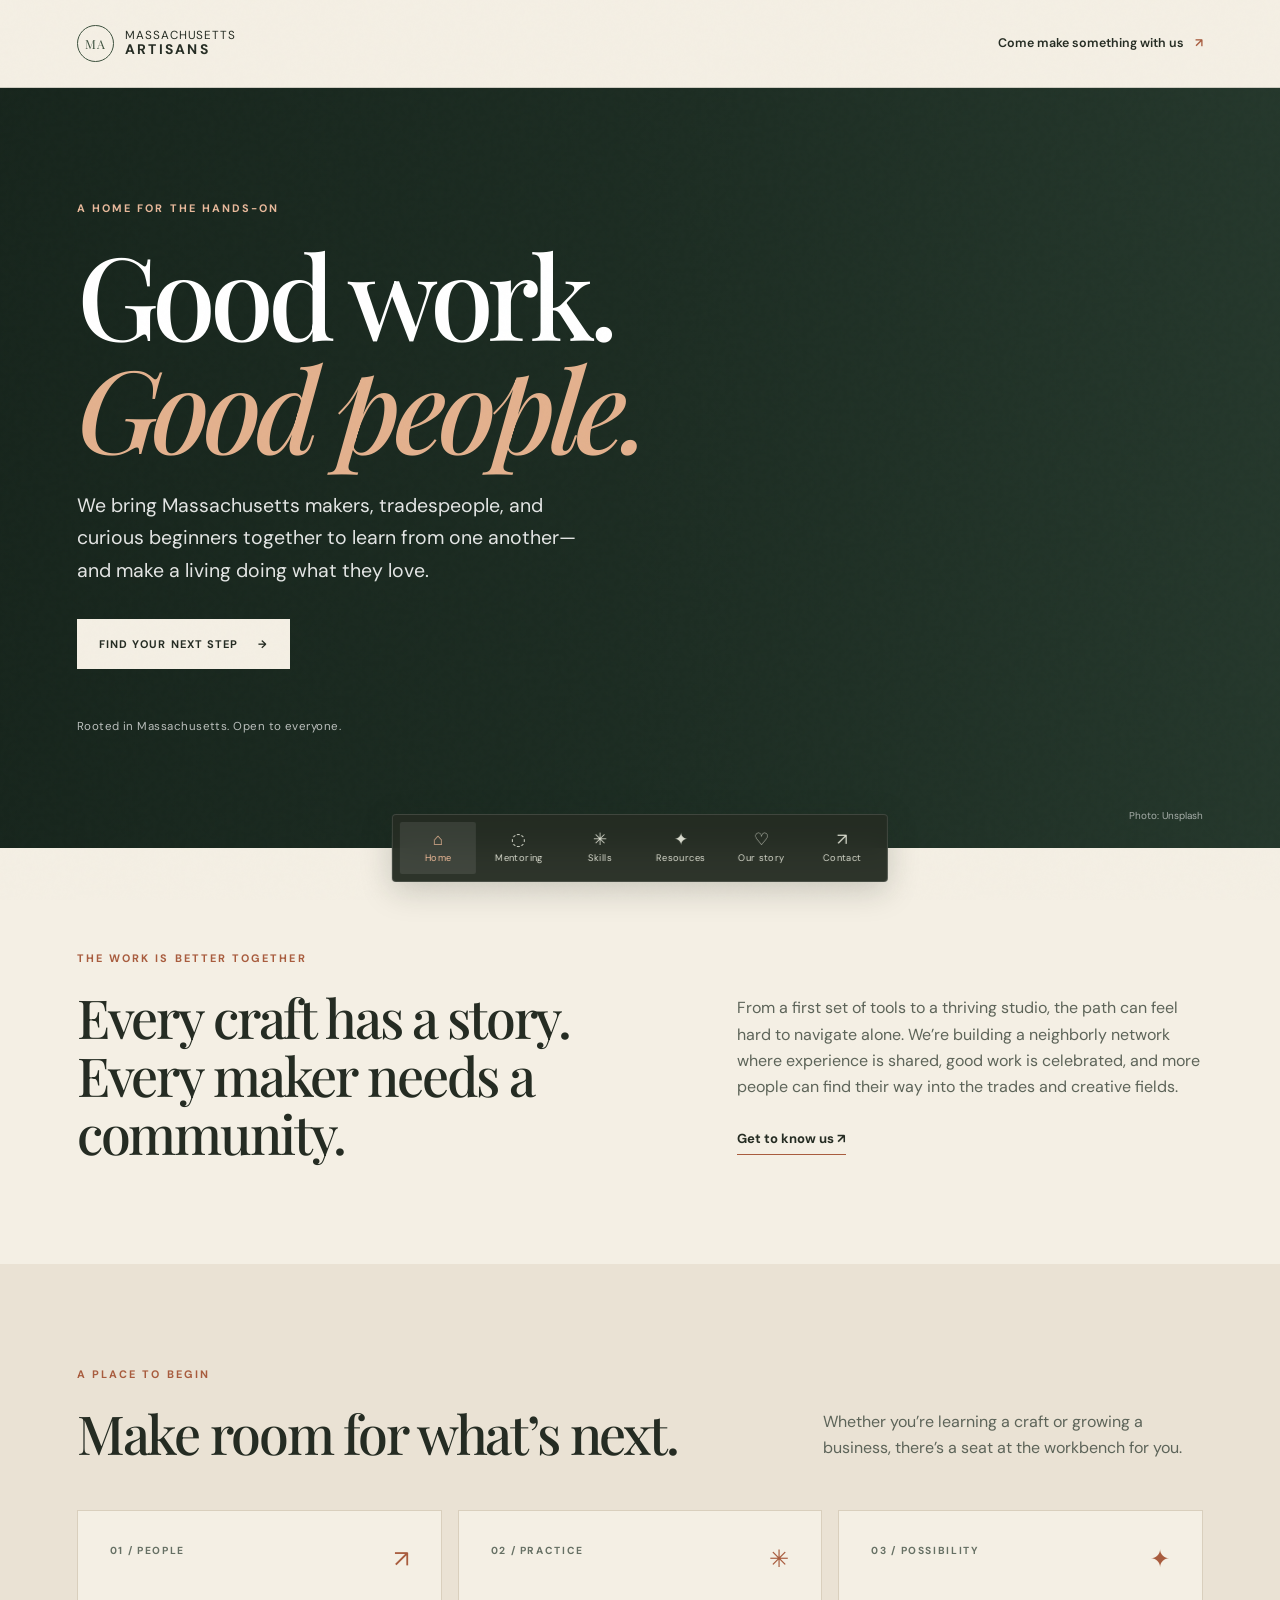
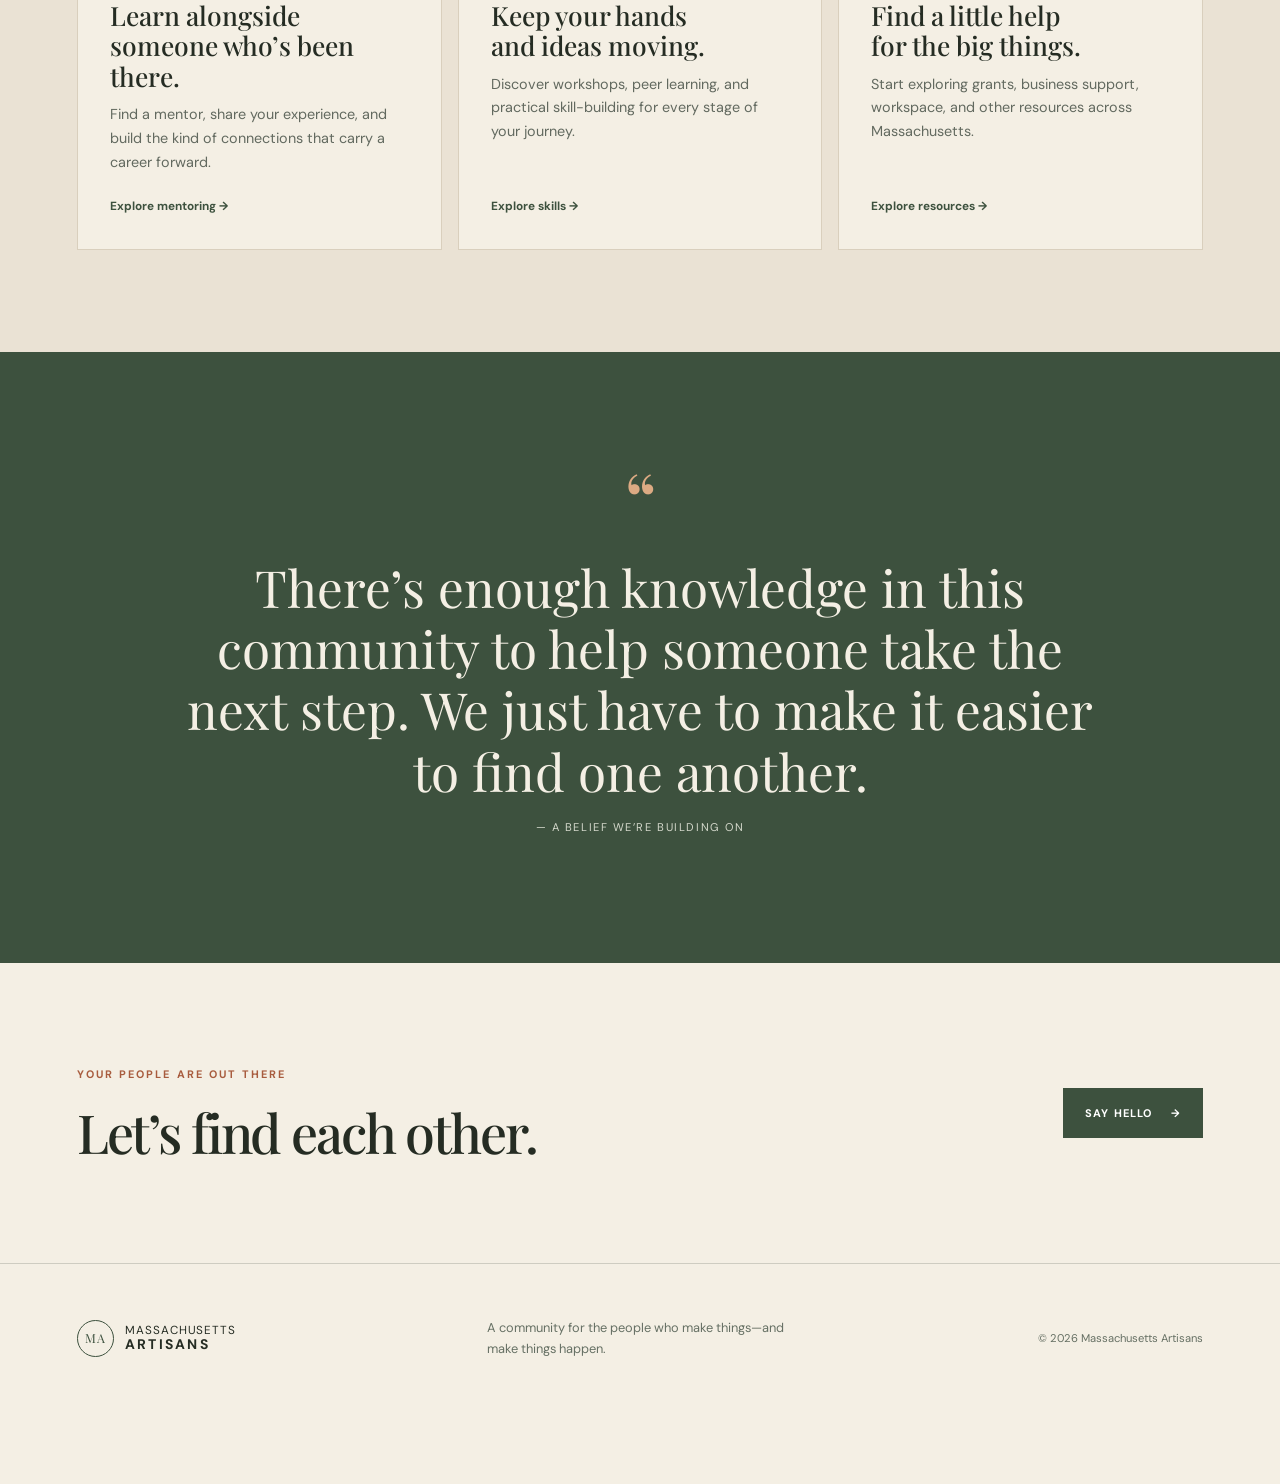
==== index.html @ 597a668a "Build Massachusetts Artisans static website" ====
<!doctype html>
<html lang="en">
<head>
  <meta charset="utf-8">
  <meta name="viewport" content="width=device-width, initial-scale=1">
  <meta name="theme-color" content="#f4efe4">
  <meta name="description" content="A community for Massachusetts makers, tradespeople, and the next generation of artisans. Learn, share, and build a more connected creative economy.">
  <title>Massachusetts Artisans — Make a living. Make a community.</title>
  <link rel="preconnect" href="https://fonts.googleapis.com">
  <link rel="preconnect" href="https://fonts.gstatic.com" crossorigin>
  <link href="https://fonts.googleapis.com/css2?family=DM+Sans:wght@400;500;600;700&family=Playfair+Display:wght@500;600;700&display=swap" rel="stylesheet">
  <link rel="stylesheet" href="styles.css">
  <script src="script.js" defer></script>
</head>
<body>
  <a class="skip-link" href="#main">Skip to content</a>
  <header class="site-header"><a class="brand" href="index.html" aria-label="Massachusetts Artisans home"><span class="brand-mark" aria-hidden="true">MA</span><span>Massachusetts<br><b>Artisans</b></span></a><a class="header-link" href="contact.html">Come make something with us <span aria-hidden="true">↗</span></a></header>
  <main id="main">
    <section class="hero hero-home">
      <div class="hero-image" role="img" aria-label="A craftsperson shaping a handmade object in a sunlit workshop"></div>
      <div class="hero-copy"><p class="eyebrow">A home for the hands-on</p><h1>Good work.<br><em>Good people.</em></h1><p class="hero-intro">We bring Massachusetts makers, tradespeople, and curious beginners together to learn from one another—and make a living doing what they love.</p><a class="button button-light" href="mentoring.html">Find your next step <span aria-hidden="true">→</span></a><span class="hero-note">Rooted in Massachusetts. Open to everyone.</span></div>
      <span class="image-credit">Photo: Unsplash</span>
    </section>
    <section class="section intro-grid"><div><p class="eyebrow">The work is better together</p><h2>Every craft has a story.<br>Every maker needs a community.</h2></div><div class="intro-copy"><p>From a first set of tools to a thriving studio, the path can feel hard to navigate alone. We’re building a neighborly network where experience is shared, good work is celebrated, and more people can find their way into the trades and creative fields.</p><a class="text-link" href="story.html">Get to know us <span aria-hidden="true">↗</span></a></div></section>
    <section class="section pathways"><div class="section-heading"><div><p class="eyebrow">A place to begin</p><h2>Make room for what’s next.</h2></div><p>Whether you’re learning a craft or growing a business, there’s a seat at the workbench for you.</p></div><div class="card-grid"><a class="path-card" href="mentoring.html"><span class="card-number">01 / PEOPLE</span><span class="card-icon" aria-hidden="true">↗</span><h3>Learn alongside<br>someone who’s been there.</h3><p>Find a mentor, share your experience, and build the kind of connections that carry a career forward.</p><span class="card-link">Explore mentoring →</span></a><a class="path-card" href="skills.html"><span class="card-number">02 / PRACTICE</span><span class="card-icon" aria-hidden="true">✳</span><h3>Keep your hands<br>and ideas moving.</h3><p>Discover workshops, peer learning, and practical skill-building for every stage of your journey.</p><span class="card-link">Explore skills →</span></a><a class="path-card" href="resources.html"><span class="card-number">03 / POSSIBILITY</span><span class="card-icon" aria-hidden="true">✦</span><h3>Find a little help<br>for the big things.</h3><p>Start exploring grants, business support, workspace, and other resources across Massachusetts.</p><span class="card-link">Explore resources →</span></a></div></section>
    <section class="quote-band"><span class="quote-mark" aria-hidden="true">“</span><blockquote>There’s enough knowledge in this community to help someone take the next step. We just have to make it easier to find one another.</blockquote><p>— A belief we’re building on</p></section>
    <section class="section home-cta"><div><p class="eyebrow">Your people are out there</p><h2>Let’s find each other.</h2></div><a class="button button-dark" href="contact.html">Say hello <span aria-hidden="true">→</span></a></section>
  </main>
  <footer class="site-footer"><a class="brand brand-footer" href="index.html"><span class="brand-mark" aria-hidden="true">MA</span><span>Massachusetts<br><b>Artisans</b></span></a><p>A community for the people who make things—and make things happen.</p><small>© <span data-year></span> Massachusetts Artisans</small></footer>
  <nav class="bottom-nav" aria-label="Main navigation"><a href="index.html" data-page="index.html"><span aria-hidden="true">⌂</span><small>Home</small></a><a href="mentoring.html" data-page="mentoring.html"><span aria-hidden="true">◌</span><small>Mentoring</small></a><a href="skills.html" data-page="skills.html"><span aria-hidden="true">✳</span><small>Skills</small></a><a href="resources.html" data-page="resources.html"><span aria-hidden="true">✦</span><small>Resources</small></a><a href="story.html" data-page="story.html"><span aria-hidden="true">♡</span><small>Our story</small></a><a href="contact.html" data-page="contact.html"><span aria-hidden="true">↗</span><small>Contact</small></a></nav>
</body>
</html>
---- styles.css ----
/* Massachusetts Artisans — warm parchment, ink, and workshop colors. */
:root{color-scheme:light;--paper:#f4efe4;--paper-deep:#e9dfcc;--ink:#252c23;--muted:#667064;--green:#3d513e;--green-deep:#26392d;--rust:#a85c3e;--line:rgba(37,44,35,.18);--serif:'Playfair Display',Georgia,serif;--sans:'DM Sans',Arial,sans-serif;--page-pad:clamp(1.25rem,6vw,6.5rem)}
*{box-sizing:border-box}html{scroll-behavior:smooth;scroll-padding-bottom:6rem}body{margin:0;background:var(--paper);color:var(--ink);font-family:var(--sans);font-size:16px;line-height:1.65;-webkit-font-smoothing:antialiased}body:after{content:"";position:fixed;inset:0;pointer-events:none;z-index:10;opacity:.10;background-image:url("data:image/svg+xml,%3Csvg viewBox='0 0 180 180' xmlns='http://www.w3.org/2000/svg'%3E%3Cfilter id='n'%3E%3CfeTurbulence type='fractalNoise' baseFrequency='.85' numOctaves='3' stitchTiles='stitch'/%3E%3C/filter%3E%3Crect width='100%25' height='100%25' filter='url(%23n)' opacity='.16'/%3E%3C/svg%3E")}a{color:inherit}img{max-width:100%}.skip-link{position:absolute;top:-5rem;left:1rem;background:var(--ink);color:white;padding:.75rem 1rem;z-index:30}.skip-link:focus{top:1rem}.site-header{height:88px;padding:0 var(--page-pad);display:flex;align-items:center;justify-content:space-between;border-bottom:1px solid var(--line);position:relative;z-index:2}.brand{display:inline-flex;align-items:center;gap:.7rem;text-decoration:none;font-size:.73rem;line-height:1.12;letter-spacing:.08em;text-transform:uppercase}.brand b{font-size:.87rem;letter-spacing:.16em}.brand-mark{width:37px;height:37px;border:1px solid var(--green);border-radius:50%;display:grid;place-items:center;font-family:var(--serif);font-size:.78rem;color:var(--green)}.header-link{font-size:.78rem;font-weight:600;text-decoration:none}.header-link span{color:var(--rust);margin-left:.5rem}.hero{min-height:min(760px,calc(100svh - 88px));position:relative;display:flex;align-items:center;overflow:hidden;background:var(--green-deep);color:#fff}.hero-image,.page-hero-photo{position:absolute;inset:0;background-size:cover;background-position:center;filter:brightness(.63)}.hero-home .hero-image{background-image:url('https://images.unsplash.com/photo-1452860606245-08befc0ff44b?auto=format&fit=crop&w=2200&q=85');background-position:center 55%}.hero:after,.page-hero:after{content:"";position:absolute;inset:0;background:linear-gradient(90deg,rgba(20,33,25,.82) 0%,rgba(20,33,25,.55) 48%,rgba(20,33,25,.08) 100%)}.hero-copy,.page-hero-copy{position:relative;z-index:1;width:min(760px,90%);padding:clamp(3rem,8vw,8rem) var(--page-pad)}.eyebrow{text-transform:uppercase;font-size:.68rem;letter-spacing:.19em;font-weight:700;color:var(--rust);margin:0 0 1.2rem}.hero .eyebrow,.page-hero .eyebrow,.image-banner .eyebrow{color:#e8b99b}.hero h1,.page-hero h1,.contact-hero h1{font-family:var(--serif);font-size:clamp(3.8rem,9vw,8rem);line-height:.98;font-weight:500;letter-spacing:-.055em;margin:0 0 1.7rem}.hero h1 em,.page-hero h1 em,.contact-hero h1 em{font-weight:500;color:#e3b18e}.hero-intro,.page-hero-copy>p:not(.eyebrow){font-size:clamp(1rem,1.55vw,1.22rem);max-width:530px;color:rgba(255,255,255,.88);margin:0 0 2rem}.button{min-height:50px;display:inline-flex;align-items:center;justify-content:center;gap:1.2rem;padding:.8rem 1.3rem;text-decoration:none;text-transform:uppercase;letter-spacing:.1em;font-size:.69rem;font-weight:700;border:1px solid transparent;transition:transform .2s,background .2s,color .2s;cursor:pointer}.button:hover{transform:translateY(-2px)}.button-light{background:var(--paper);color:var(--ink)}.button-light:hover{background:#fff}.button-dark{background:var(--green);color:white}.button-dark:hover{background:var(--green-deep)}.hero-note{display:block;color:rgba(255,255,255,.7);font-size:.72rem;margin-top:3rem;letter-spacing:.04em}.image-credit{position:absolute;bottom:1.5rem;right:var(--page-pad);z-index:1;color:#fff9;font-size:.62rem}.section{padding:clamp(4rem,8vw,8rem) var(--page-pad)}.intro-grid{display:grid;grid-template-columns:1.1fr .9fr;gap:clamp(2rem,7vw,8rem);align-items:start}.section h2,.feature-copy h2,.founder-copy h2,.contact-aside h2,.contact-bottom h2{font-family:var(--serif);font-size:clamp(2.15rem,4.2vw,4.2rem);line-height:1.08;letter-spacing:-.04em;font-weight:500;margin:0}.intro-copy{max-width:560px;padding-top:1.8rem}.intro-copy p,.feature-copy>p,.founder-copy>p,.contact-aside>p,.section-heading>p{color:#5d6459}.text-link{display:inline-block;margin-top:.7rem;text-decoration:none;border-bottom:1px solid var(--rust);padding-bottom:.25rem;font-size:.82rem;font-weight:700}.pathways{background:#eae2d4}.section-heading{display:flex;align-items:end;justify-content:space-between;gap:3rem;margin-bottom:3rem}.section-heading>p{max-width:380px;margin:0}.card-grid{display:grid;grid-template-columns:repeat(3,1fr);gap:1rem}.path-card{position:relative;display:flex;flex-direction:column;min-height:330px;padding:2rem;background:var(--paper);text-decoration:none;border:1px solid #d9cfbd;transition:transform .2s,box-shadow .2s}.path-card:hover{transform:translateY(-4px);box-shadow:0 12px 30px #2c302412}.card-number{font-size:.64rem;letter-spacing:.16em;color:var(--muted);font-weight:700}.card-icon{position:absolute;right:2rem;top:1.8rem;color:var(--rust);font-size:1.5rem}.path-card h3{font-family:var(--serif);font-size:1.65rem;line-height:1.17;font-weight:500;margin:2.5rem 0 .7rem}.path-card p{color:#62695f;font-size:.9rem;margin:0 0 1.4rem}.card-link{margin-top:auto;color:var(--green);font-size:.74rem;font-weight:700}.quote-band{padding:clamp(4rem,9vw,8rem) var(--page-pad);background:var(--green);color:var(--paper);text-align:center}.quote-mark{font-family:var(--serif);font-size:5rem;line-height:.8;color:#dcaa83}.quote-band blockquote{font-family:var(--serif);font-size:clamp(1.8rem,4vw,3.8rem);line-height:1.2;max-width:950px;margin:1rem auto}.quote-band>p{font-size:.7rem;letter-spacing:.14em;text-transform:uppercase;color:#d4d8cb}.home-cta{display:flex;justify-content:space-between;align-items:center;gap:2rem}.home-cta .button{flex-shrink:0}.site-footer{padding:2.5rem var(--page-pad) 7rem;display:flex;justify-content:space-between;align-items:center;gap:2rem;border-top:1px solid var(--line)}.site-footer>p{max-width:300px;color:var(--muted);font-size:.8rem}.site-footer small{color:var(--muted);font-size:.7rem}.bottom-nav{position:fixed;z-index:20;bottom:1.1rem;left:50%;transform:translateX(-50%);display:flex;justify-content:center;gap:.3rem;padding:.45rem;background:rgba(37,44,35,.96);box-shadow:0 8px 32px #1e271f35;border:1px solid #ffffff20;border-radius:4px;backdrop-filter:blur(14px)}.bottom-nav a{min-width:76px;padding:.45rem .8rem;color:#d8dacd;text-decoration:none;display:flex;align-items:center;flex-direction:column;gap:.12rem;border-radius:2px;transition:background .2s,color .2s}.bottom-nav a>span{font-size:1.05rem;line-height:1.2}.bottom-nav small{font-size:.59rem;letter-spacing:.04em}.bottom-nav a:hover,.bottom-nav a[aria-current="page"]{background:#ffffff17;color:#efbb98}.page-hero{position:relative;min-height:570px;display:flex;align-items:center;background:var(--green-deep);color:white;overflow:hidden}.page-hero-photo{background-position:center 50%}.page-hero-mentoring .page-hero-photo{background-image:url('https://images.unsplash.com/photo-1524758631624-e2822e304c36?auto=format&fit=crop&w=2200&q=85')}.page-hero-skills .page-hero-photo{background-image:url('https://images.unsplash.com/photo-1455390582262-044c272f61c7?auto=format&fit=crop&w=2200&q=85')}.page-hero-resources .page-hero-photo{background-image:url('https://images.unsplash.com/photo-1452860606245-08befc0ff44b?auto=format&fit=crop&w=2200&q=85')}.page-hero-story .page-hero-photo{background-image:url('https://images.unsplash.com/photo-1513364776144-60967b0f800f?auto=format&fit=crop&w=2200&q=85')}.page-hero-copy{width:min(780px,100%);padding-top:6rem;padding-bottom:6rem}.split-feature{display:grid;grid-template-columns:1fr 1fr;gap:clamp(2rem,8vw,8rem);align-items:center;background:#eae2d4}.feature-image{min-height:530px;background-size:cover;background-position:center}.image-mentoring{background-image:url('https://images.unsplash.com/photo-151 woodworking?auto=format&fit=crop&w=1200&q=85')}.feature-copy{max-width:550px}.feature-copy h2{margin-bottom:1.2rem}.check-list{padding:0;list-style:none;margin:1.8rem 0}.check-list li{padding:.55rem 0 .55rem 1.7rem;position:relative;border-bottom:1px solid var(--line);font-size:.9rem}.check-list li:before{content:'✳';position:absolute;left:0;color:var(--rust)}.dark-panel{display:grid;grid-template-columns:1fr 1fr;gap:4rem;background:var(--green-deep);color:var(--paper);align-items:center}.dark-panel h2{font-size:clamp(2.8rem,5vw,5rem)}.dark-panel>div:last-child{max-width:500px}.dark-panel>div:last-child p{color:#d1d5c9;margin:0 0 1.7rem}.skills-grid{display:grid;grid-template-columns:repeat(3,1fr);gap:1rem}.skill-card{position:relative;padding:2rem;border-top:1px solid var(--rust);background:#eee7da;min-height:280px}.skill-symbol{font-family:var(--serif);font-size:2rem;color:var(--rust)}.skill-card .eyebrow{margin-top:1.6rem;margin-bottom:.6rem;font-size:.59rem}.skill-card h3,.resource-item h3,.values-grid h3{font-family:var(--serif);font-size:1.65rem;font-weight:500;margin:.2rem 0 .6rem}.skill-card>p:last-child{font-size:.87rem;color:#61675e}.image-banner{min-height:490px;padding:5rem var(--page-pad);display:flex;align-items:center;background-size:cover;background-position:center;position:relative;color:white}.image-banner:before{content:"";position:absolute;inset:0;background:linear-gradient(90deg,#1d2c22d9,#1d2c2250)}.image-banner>div{position:relative;z-index:1}.image-banner h2{font-size:clamp(2.5rem,5vw,5rem)}.image-skills-banner{background-image:url('https://images.unsplash.com/photo-1455390582262-044c272f61c7?auto=format&fit=crop&w=2200&q=85')}.resource-list{padding-top:1rem}.resource-item{display:grid;grid-template-columns:80px minmax(0,760px);gap:2rem;padding:2.5rem 0;border-bottom:1px solid var(--line)}.resource-index{font-family:var(--serif);font-size:2.2rem;color:var(--rust)}.resource-item .eyebrow{margin-bottom:.55rem;font-size:.62rem}.resource-item h3{font-size:1.8rem}.resource-item p:not(.eyebrow){color:#5d6459;max-width:700px}.resource-item .text-link{font-size:.76rem}.note-panel{background:#eae2d4;display:grid;grid-template-columns:auto 1fr auto;align-items:center;gap:2rem}.note-icon{font-size:2.6rem;color:var(--rust)}.note-panel h2{font-size:clamp(2rem,3vw,3rem)}.note-panel>div p:last-child{color:#5d6459;max-width:600px}.founder-story{display:grid;grid-template-columns:.85fr 1.15fr;gap:clamp(3rem,8vw,8rem);align-items:center}.founder-photo{min-height:600px;background-image:url('https://images.unsplash.com/photo-1452860606245-08befc0ff44b?auto=format&fit=crop&w=1200&q=85');background-position:center;background-size:cover}.founder-copy{max-width:650px}.founder-copy h2{margin-bottom:1.5rem}.drop-cap:first-letter{float:left;font-family:var(--serif);font-size:4rem;line-height:.8;padding:.15rem .5rem 0 0;color:var(--rust)}.signature{padding-top:1rem;font-family:var(--serif);font-size:1.1rem}.signature span{display:block;font-style:italic;color:var(--green);font-size:1.5rem}.values-section{background:#eae2d4}.values-grid{display:grid;grid-template-columns:repeat(3,1fr);gap:2rem;margin-top:3.5rem}.values-grid article{border-top:1px solid var(--rust);padding-top:1.2rem}.values-grid article>span{color:var(--rust);font-size:.7rem;letter-spacing:.1em}.values-grid h3{font-size:1.8rem}.values-grid p{color:#5d6459;font-size:.9rem}.contact-hero{padding:clamp(5rem,10vw,9rem) var(--page-pad) 4rem;background:#eae2d4}.contact-hero h1{font-size:clamp(3.5rem,8vw,7rem);color:var(--ink)}.contact-hero>p:last-child{max-width:570px;color:#5d6459}.contact-layout{display:grid;grid-template-columns:.8fr 1.2fr;gap:clamp(3rem,9vw,9rem);align-items:start}.contact-aside h2{font-size:clamp(2rem,3.3vw,3.2rem);margin-bottom:1rem}.contact-prompt{border-top:1px solid var(--line);margin-top:2rem;padding-top:1rem;display:flex;gap:1rem;align-items:start;color:var(--green)}.contact-prompt span{color:var(--rust);font-size:1.35rem}.contact-prompt p{font-size:.86rem;margin:.2rem 0}.contact-form{display:grid;gap:.6rem}.contact-form label{font-size:.73rem;font-weight:700;margin-top:.65rem}.contact-form input,.contact-form select,.contact-form textarea{width:100%;border:1px solid #c9c1b2;background:#faf7ef;padding:.9rem 1rem;border-radius:0;color:var(--ink);font:inherit;font-size:.9rem}.contact-form input:focus,.contact-form select:focus,.contact-form textarea:focus{outline:2px solid var(--green);outline-offset:2px}.contact-form textarea{resize:vertical}.contact-form .button{justify-self:start;margin-top:.8rem}.form-note,.form-status{font-size:.72rem;color:var(--muted);margin:0}.form-status{color:var(--green);min-height:1.2rem}.contact-bottom{text-align:center;background:var(--green);color:var(--paper)}.contact-bottom .eyebrow{color:#e8b99b}.contact-bottom h2{max-width:740px;margin:auto}
@media(max-width:800px){:root{--page-pad:1.35rem}.site-header{height:72px}.header-link{font-size:.68rem}.hero{min-height:calc(86svh - 72px)}.hero-image,.page-hero-photo{background-position:center}.hero:after,.page-hero:after{background:linear-gradient(90deg,rgba(20,33,25,.8),rgba(20,33,25,.35))}.intro-grid,.split-feature,.founder-story,.contact-layout{grid-template-columns:1fr;gap:2rem}.intro-copy{padding-top:0}.section-heading{display:block}.section-heading>p{margin-top:1rem}.card-grid,.skills-grid,.values-grid{grid-template-columns:1fr}.path-card{min-height:270px}.page-hero{min-height:620px}.page-hero-copy{padding-top:5rem;padding-bottom:5rem}.feature-image{min-height:380px;order:2}.feature-copy{order:1}.dark-panel{grid-template-columns:1fr;gap:1.5rem}.image-banner{min-height:410px}.resource-item{grid-template-columns:42px 1fr;gap:1rem}.resource-index{font-size:1.6rem}.note-panel{grid-template-columns:auto 1fr}.note-panel .button{grid-column:2;justify-self:start}.founder-photo{min-height:420px}.values-grid{gap:1rem}.contact-layout{gap:3rem}.site-footer{flex-wrap:wrap;gap:1rem}.site-footer>p{order:3;flex-basis:100%;margin:0}.site-footer small{margin-left:auto}}
@media(max-width:520px){body{font-size:15px}.site-header{padding:0 1rem}.brand{font-size:.62rem;gap:.45rem}.brand b{font-size:.72rem}.brand-mark{width:32px;height:32px}.header-link{max-width:135px;text-align:right;font-size:.6rem}.hero h1,.page-hero h1{font-size:clamp(3.4rem,16vw,5rem)}.hero-copy{width:100%;padding-left:1.35rem;padding-right:1.35rem}.hero-note{margin-top:2rem}.section{padding-top:4rem;padding-bottom:4rem}.section h2,.feature-copy h2,.founder-copy h2{font-size:2.35rem}.bottom-nav{bottom:0;left:0;right:0;transform:none;width:100%;border-radius:0;border-left:0;border-right:0;border-bottom:0;justify-content:space-around;gap:0;padding:.35rem .15rem calc(.35rem + env(safe-area-inset-bottom))}.bottom-nav a{min-width:0;flex:1;padding:.38rem .1rem}.bottom-nav small{font-size:.53rem}.bottom-nav a>span{font-size:1rem}.site-footer{padding-bottom:6rem}.home-cta{align-items:flex-start;flex-direction:column}.page-hero{min-height:590px}.page-hero-copy{padding-left:1.35rem;padding-right:1.35rem}.resource-item h3{font-size:1.45rem}.note-panel{grid-template-columns:1fr}.note-panel .button{grid-column:auto}.contact-hero{padding-top:5rem}.contact-hero h1{font-size:3.7rem}.contact-bottom h2{font-size:2.2rem}}
@media(prefers-reduced-motion:reduce){html{scroll-behavior:auto}*,*:before,*:after{transition:none!important;animation:none!important}}
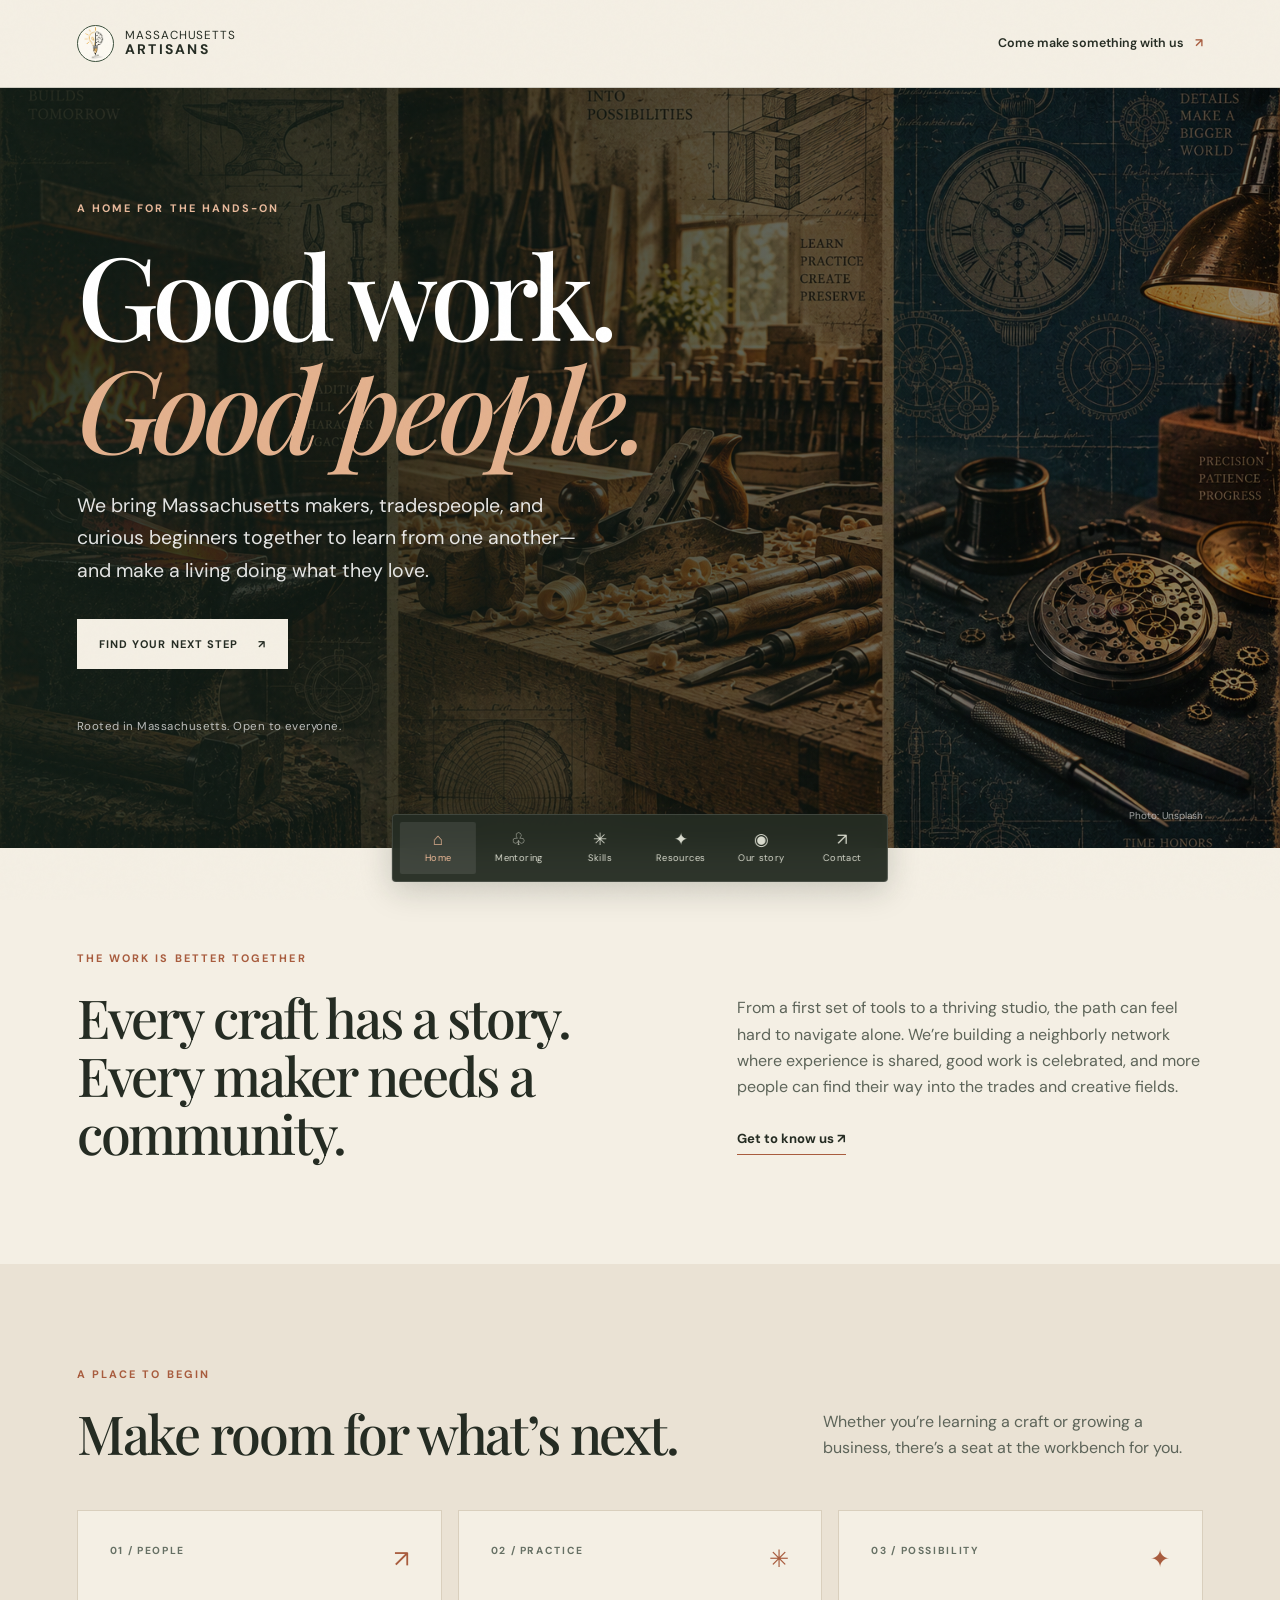
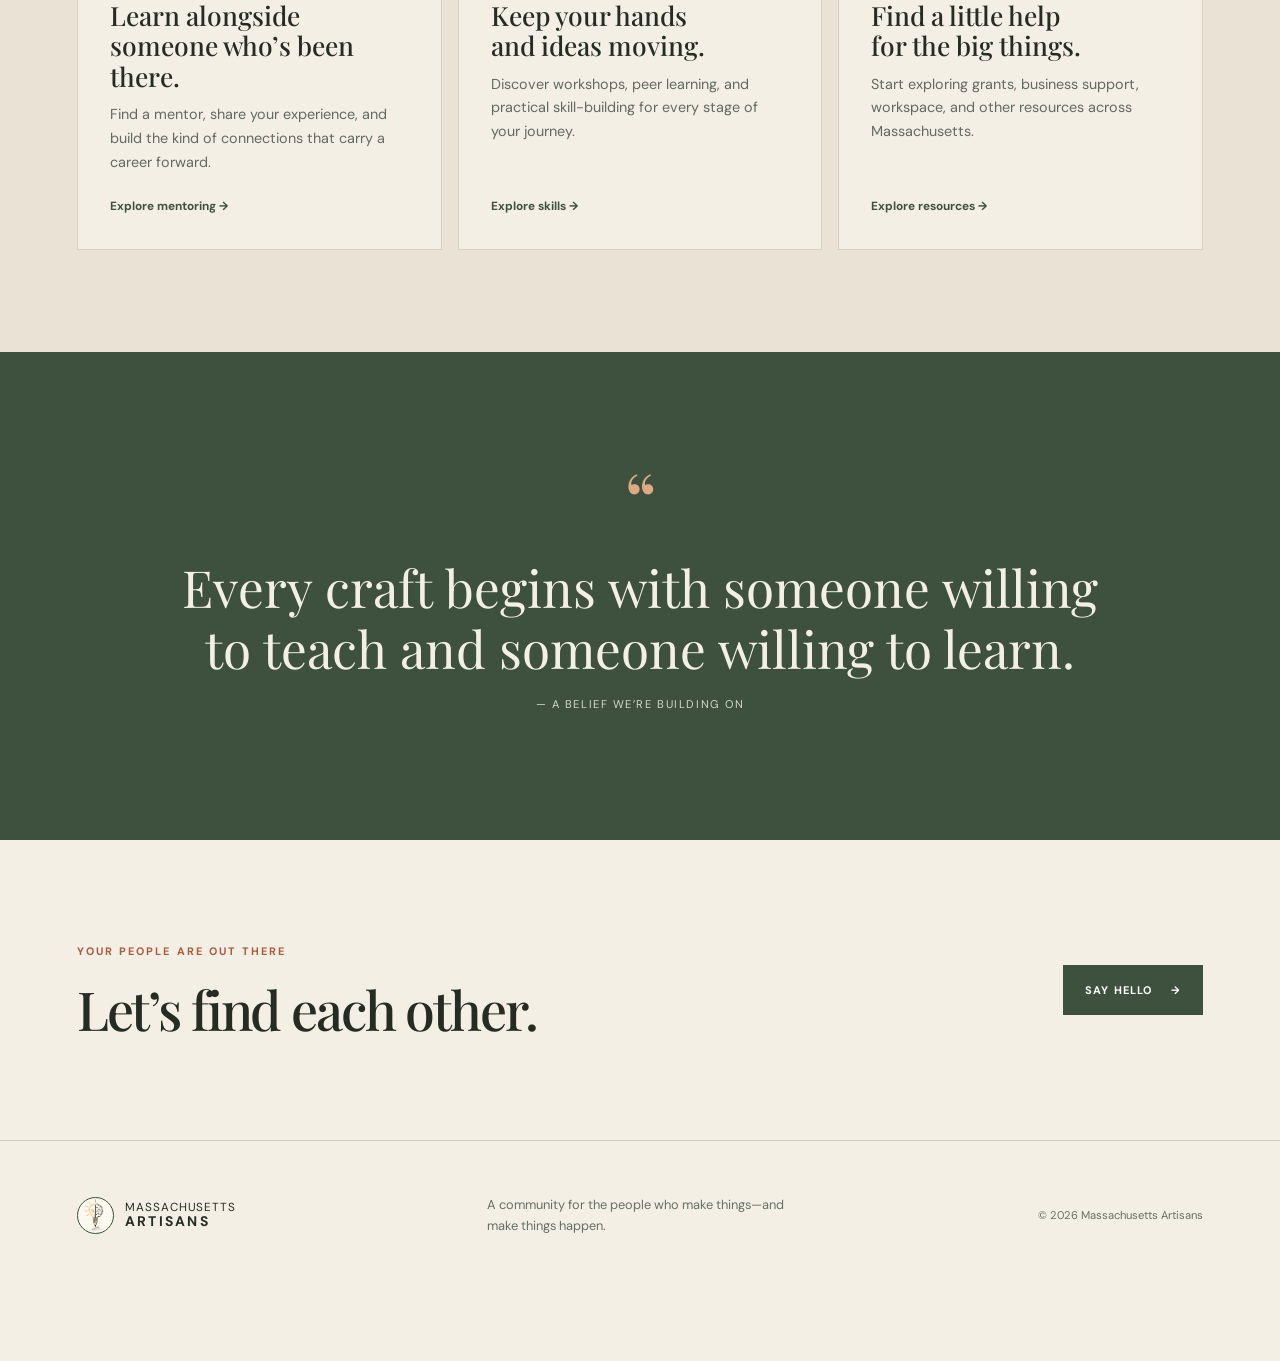
==== commit 24a7c415: "Update homepage quote" ====
--- a/index.html
+++ b/index.html
@@ -18,15 +18,15 @@
   <main id="main">
     <section class="hero hero-home">
       <div class="hero-image" role="img" aria-label="A craftsperson shaping a handmade object in a sunlit workshop"></div>
-      <div class="hero-copy"><p class="eyebrow">A home for the hands-on</p><h1>Good work.<br><em>Good people.</em></h1><p class="hero-intro">We bring Massachusetts makers, tradespeople, and curious beginners together to learn from one another—and make a living doing what they love.</p><a class="button button-light" href="mentoring.html">Find your next step <span aria-hidden="true">→</span></a><span class="hero-note">Rooted in Massachusetts. Open to everyone.</span></div>
+      <div class="hero-copy"><p class="eyebrow">A home for the hands-on</p><h1>Good work.<br><em>Good people.</em></h1><p class="hero-intro">We bring Massachusetts makers, tradespeople, and curious beginners together to learn from one another—and make a living doing what they love.</p><a class="button button-light" href="mentoring.html">Find your next step <span aria-hidden="true">↗</span></a><span class="hero-note">Rooted in Massachusetts. Open to everyone.</span></div>
       <span class="image-credit">Photo: Unsplash</span>
     </section>
     <section class="section intro-grid"><div><p class="eyebrow">The work is better together</p><h2>Every craft has a story.<br>Every maker needs a community.</h2></div><div class="intro-copy"><p>From a first set of tools to a thriving studio, the path can feel hard to navigate alone. We’re building a neighborly network where experience is shared, good work is celebrated, and more people can find their way into the trades and creative fields.</p><a class="text-link" href="story.html">Get to know us <span aria-hidden="true">↗</span></a></div></section>
     <section class="section pathways"><div class="section-heading"><div><p class="eyebrow">A place to begin</p><h2>Make room for what’s next.</h2></div><p>Whether you’re learning a craft or growing a business, there’s a seat at the workbench for you.</p></div><div class="card-grid"><a class="path-card" href="mentoring.html"><span class="card-number">01 / PEOPLE</span><span class="card-icon" aria-hidden="true">↗</span><h3>Learn alongside<br>someone who’s been there.</h3><p>Find a mentor, share your experience, and build the kind of connections that carry a career forward.</p><span class="card-link">Explore mentoring →</span></a><a class="path-card" href="skills.html"><span class="card-number">02 / PRACTICE</span><span class="card-icon" aria-hidden="true">✳</span><h3>Keep your hands<br>and ideas moving.</h3><p>Discover workshops, peer learning, and practical skill-building for every stage of your journey.</p><span class="card-link">Explore skills →</span></a><a class="path-card" href="resources.html"><span class="card-number">03 / POSSIBILITY</span><span class="card-icon" aria-hidden="true">✦</span><h3>Find a little help<br>for the big things.</h3><p>Start exploring grants, business support, workspace, and other resources across Massachusetts.</p><span class="card-link">Explore resources →</span></a></div></section>
-    <section class="quote-band"><span class="quote-mark" aria-hidden="true">“</span><blockquote>There’s enough knowledge in this community to help someone take the next step. We just have to make it easier to find one another.</blockquote><p>— A belief we’re building on</p></section>
+    <section class="quote-band"><span class="quote-mark" aria-hidden="true">“</span><blockquote>Every craft begins with someone willing to teach and someone willing to learn.</blockquote><p>— A belief we’re building on</p></section>
     <section class="section home-cta"><div><p class="eyebrow">Your people are out there</p><h2>Let’s find each other.</h2></div><a class="button button-dark" href="contact.html">Say hello <span aria-hidden="true">→</span></a></section>
   </main>
   <footer class="site-footer"><a class="brand brand-footer" href="index.html"><span class="brand-mark" aria-hidden="true">MA</span><span>Massachusetts<br><b>Artisans</b></span></a><p>A community for the people who make things—and make things happen.</p><small>© <span data-year></span> Massachusetts Artisans</small></footer>
-  <nav class="bottom-nav" aria-label="Main navigation"><a href="index.html" data-page="index.html"><span aria-hidden="true">⌂</span><small>Home</small></a><a href="mentoring.html" data-page="mentoring.html"><span aria-hidden="true">◌</span><small>Mentoring</small></a><a href="skills.html" data-page="skills.html"><span aria-hidden="true">✳</span><small>Skills</small></a><a href="resources.html" data-page="resources.html"><span aria-hidden="true">✦</span><small>Resources</small></a><a href="story.html" data-page="story.html"><span aria-hidden="true">♡</span><small>Our story</small></a><a href="contact.html" data-page="contact.html"><span aria-hidden="true">↗</span><small>Contact</small></a></nav>
+  <nav class="bottom-nav" aria-label="Main navigation"><a href="index.html" data-page="index.html"><span aria-hidden="true">⌂</span><small>Home</small></a><a href="mentoring.html" data-page="mentoring.html"><span aria-hidden="true">♧</span><small>Mentoring</small></a><a href="skills.html" data-page="skills.html"><span aria-hidden="true">✳</span><small>Skills</small></a><a href="resources.html" data-page="resources.html"><span aria-hidden="true">✦</span><small>Resources</small></a><a href="story.html" data-page="story.html"><span aria-hidden="true">◉</span><small>Our story</small></a><a href="contact.html" data-page="contact.html"><span aria-hidden="true">↗</span><small>Contact</small></a></nav>
 </body>
 </html>
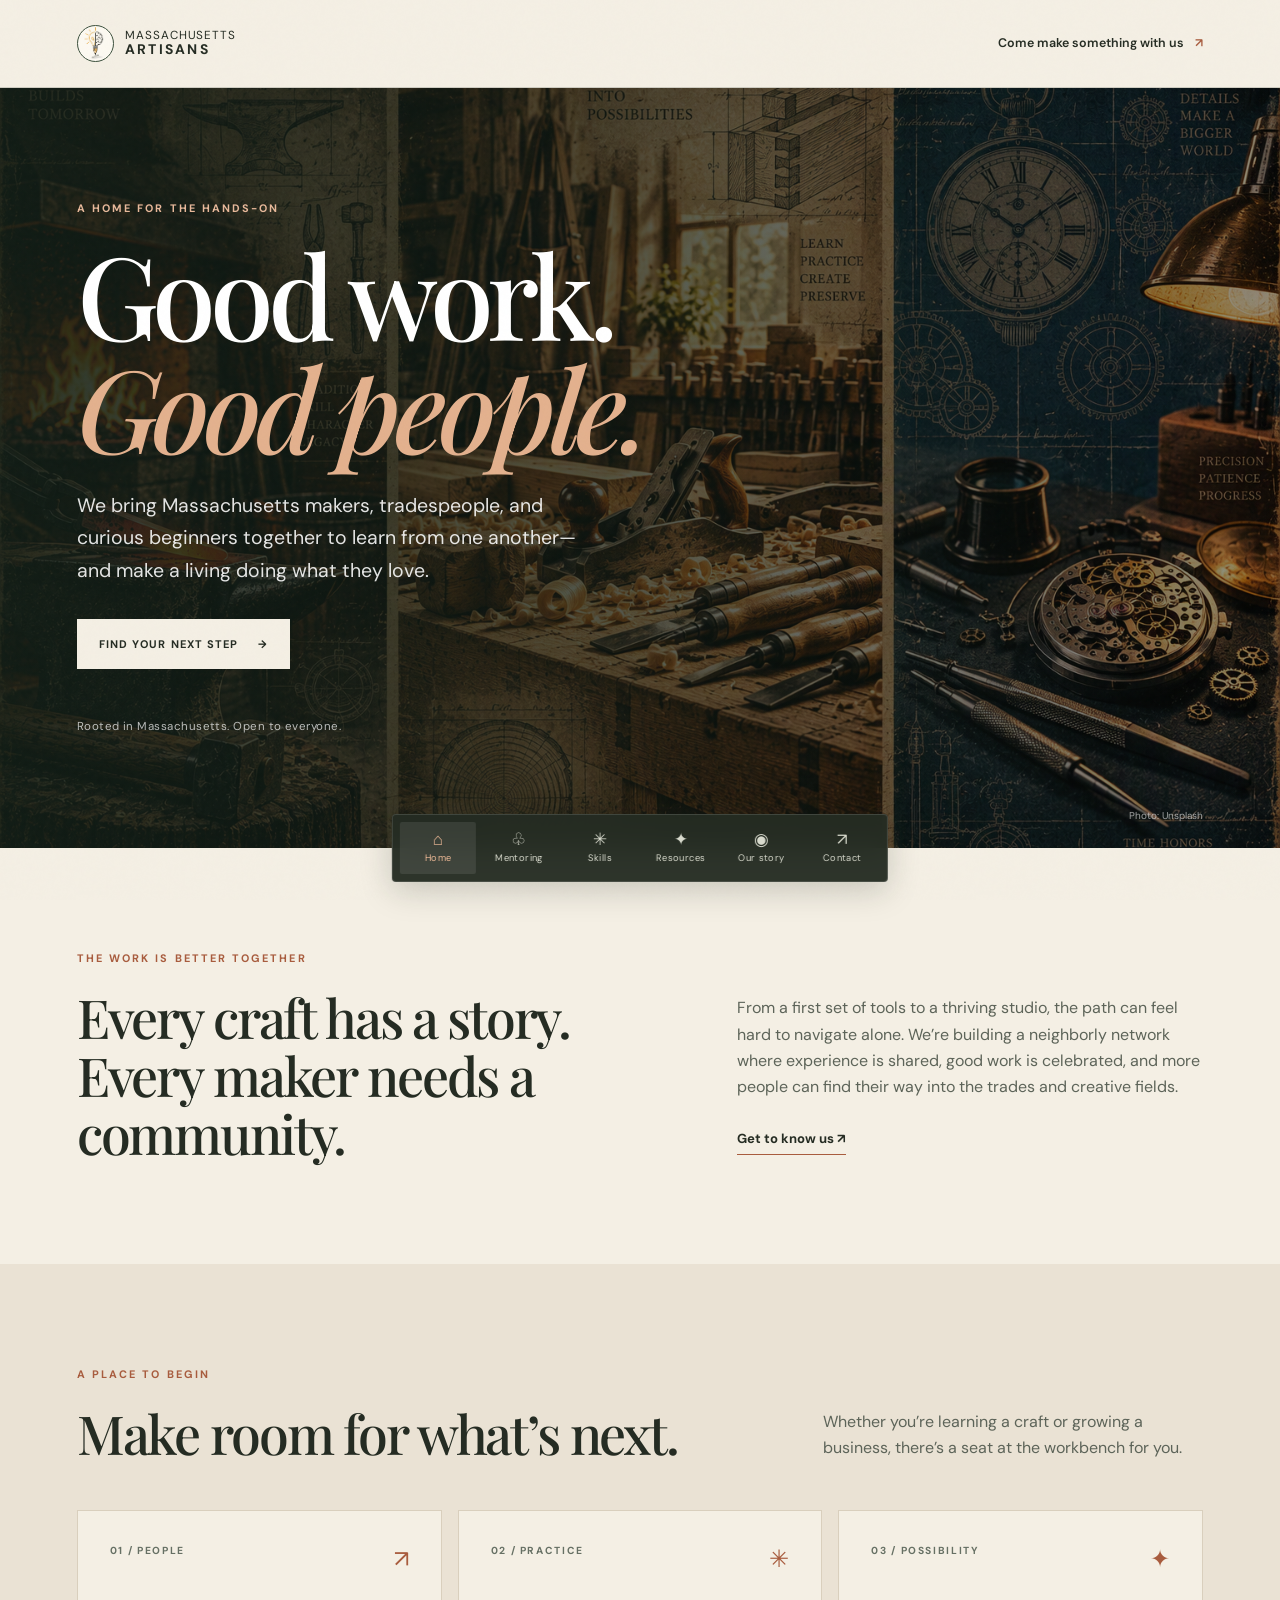
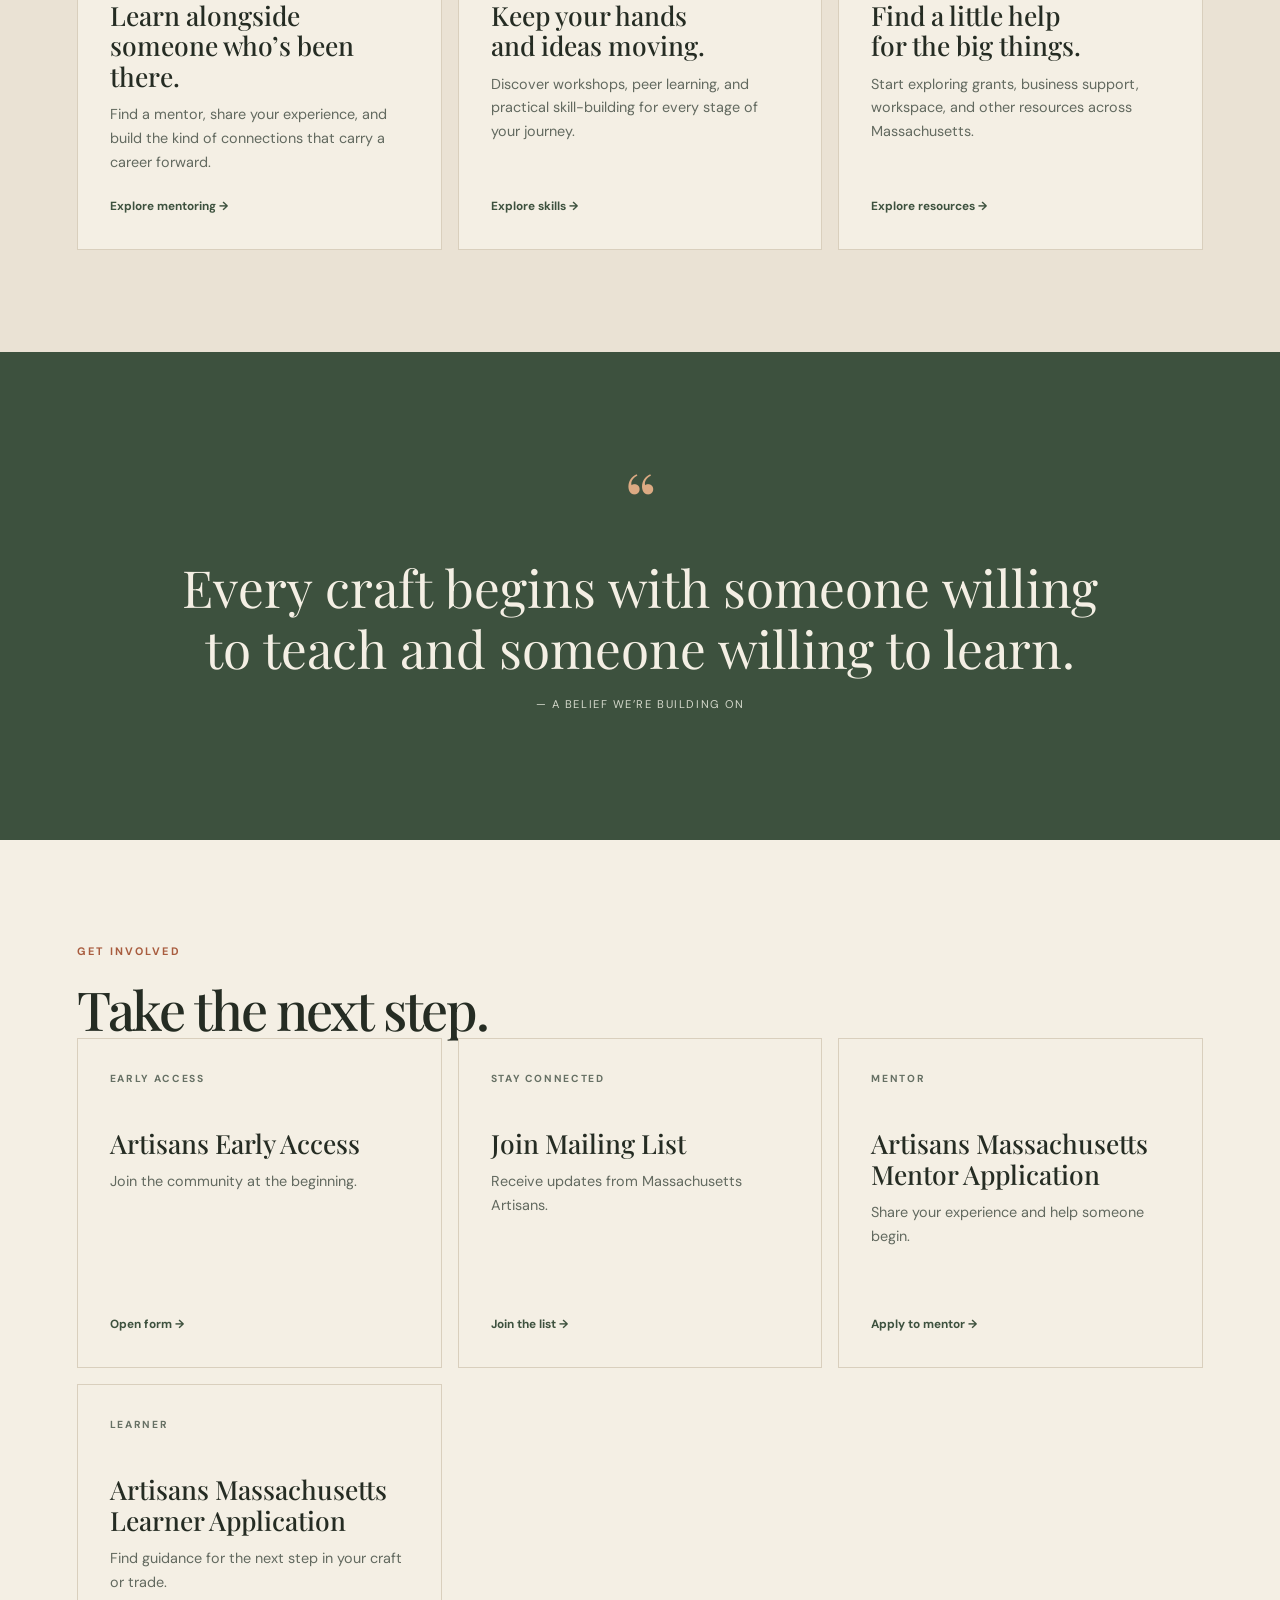
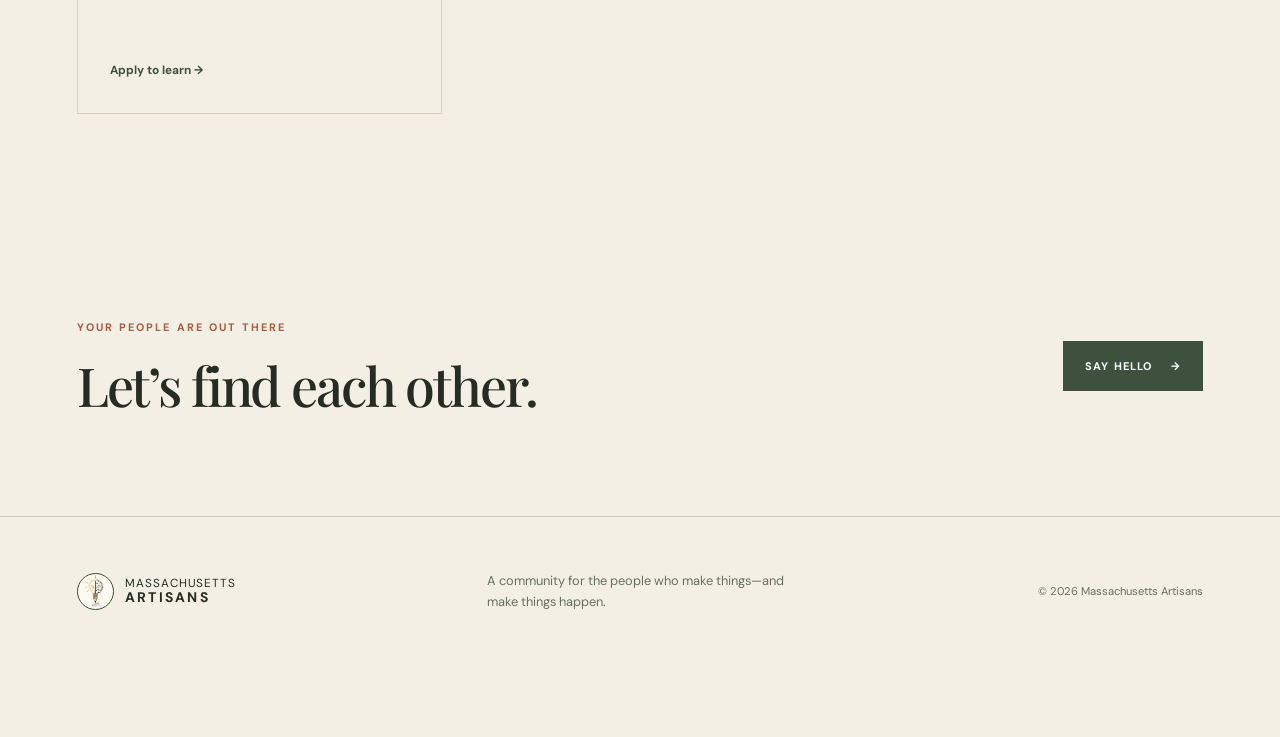
==== commit a6021c4a: "Add Google Forms links to the homepage" ====
--- a/index.html
+++ b/index.html
@@ -18,12 +18,13 @@
   <main id="main">
     <section class="hero hero-home">
       <div class="hero-image" role="img" aria-label="A craftsperson shaping a handmade object in a sunlit workshop"></div>
-      <div class="hero-copy"><p class="eyebrow">A home for the hands-on</p><h1>Good work.<br><em>Good people.</em></h1><p class="hero-intro">We bring Massachusetts makers, tradespeople, and curious beginners together to learn from one another—and make a living doing what they love.</p><a class="button button-light" href="mentoring.html">Find your next step <span aria-hidden="true">↗</span></a><span class="hero-note">Rooted in Massachusetts. Open to everyone.</span></div>
+      <div class="hero-copy"><p class="eyebrow">A home for the hands-on</p><h1>Good work.<br><em>Good people.</em></h1><p class="hero-intro">We bring Massachusetts makers, tradespeople, and curious beginners together to learn from one another—and make a living doing what they love.</p><a class="button button-light" href="mentoring.html">Find your next step <span aria-hidden="true">→</span></a><span class="hero-note">Rooted in Massachusetts. Open to everyone.</span></div>
       <span class="image-credit">Photo: Unsplash</span>
     </section>
     <section class="section intro-grid"><div><p class="eyebrow">The work is better together</p><h2>Every craft has a story.<br>Every maker needs a community.</h2></div><div class="intro-copy"><p>From a first set of tools to a thriving studio, the path can feel hard to navigate alone. We’re building a neighborly network where experience is shared, good work is celebrated, and more people can find their way into the trades and creative fields.</p><a class="text-link" href="story.html">Get to know us <span aria-hidden="true">↗</span></a></div></section>
     <section class="section pathways"><div class="section-heading"><div><p class="eyebrow">A place to begin</p><h2>Make room for what’s next.</h2></div><p>Whether you’re learning a craft or growing a business, there’s a seat at the workbench for you.</p></div><div class="card-grid"><a class="path-card" href="mentoring.html"><span class="card-number">01 / PEOPLE</span><span class="card-icon" aria-hidden="true">↗</span><h3>Learn alongside<br>someone who’s been there.</h3><p>Find a mentor, share your experience, and build the kind of connections that carry a career forward.</p><span class="card-link">Explore mentoring →</span></a><a class="path-card" href="skills.html"><span class="card-number">02 / PRACTICE</span><span class="card-icon" aria-hidden="true">✳</span><h3>Keep your hands<br>and ideas moving.</h3><p>Discover workshops, peer learning, and practical skill-building for every stage of your journey.</p><span class="card-link">Explore skills →</span></a><a class="path-card" href="resources.html"><span class="card-number">03 / POSSIBILITY</span><span class="card-icon" aria-hidden="true">✦</span><h3>Find a little help<br>for the big things.</h3><p>Start exploring grants, business support, workspace, and other resources across Massachusetts.</p><span class="card-link">Explore resources →</span></a></div></section>
     <section class="quote-band"><span class="quote-mark" aria-hidden="true">“</span><blockquote>Every craft begins with someone willing to teach and someone willing to learn.</blockquote><p>— A belief we’re building on</p></section>
+    <section class="section get-involved"><p class="eyebrow">Get involved</p><h2>Take the next step.</h2><div class="card-grid"><a class="path-card" href="https://docs.google.com/forms/d/1iH5XaqeJmsIViyjJzTLfNsVrN9avwdxsK_Xf_8KNzuI/preview" target="_blank" rel="noopener"><span class="card-number">EARLY ACCESS</span><h3>Artisans Early Access</h3><p>Join the community at the beginning.</p><span class="card-link">Open form →</span></a><a class="path-card" href="https://docs.google.com/forms/d/14NN1A2aLs2IznGgaJdgIy8IwlBUf7tZpQUSvBTRmakA/preview" target="_blank" rel="noopener"><span class="card-number">STAY CONNECTED</span><h3>Join Mailing List</h3><p>Receive updates from Massachusetts Artisans.</p><span class="card-link">Join the list →</span></a><a class="path-card" href="https://docs.google.com/forms/d/1JPppRFlY3rRBTZXy0XR5uMZ3sVjOHwS33QjOJpbj0BI/preview" target="_blank" rel="noopener"><span class="card-number">MENTOR</span><h3>Artisans Massachusetts Mentor Application</h3><p>Share your experience and help someone begin.</p><span class="card-link">Apply to mentor →</span></a><a class="path-card" href="https://docs.google.com/forms/d/1cAitY_2T9WYyZ-bOX7vi4Jdt-p1FkNdnvz90OWPBco4/preview" target="_blank" rel="noopener"><span class="card-number">LEARNER</span><h3>Artisans Massachusetts Learner Application</h3><p>Find guidance for the next step in your craft or trade.</p><span class="card-link">Apply to learn →</span></a></div></section>
     <section class="section home-cta"><div><p class="eyebrow">Your people are out there</p><h2>Let’s find each other.</h2></div><a class="button button-dark" href="contact.html">Say hello <span aria-hidden="true">→</span></a></section>
   </main>
   <footer class="site-footer"><a class="brand brand-footer" href="index.html"><span class="brand-mark" aria-hidden="true">MA</span><span>Massachusetts<br><b>Artisans</b></span></a><p>A community for the people who make things—and make things happen.</p><small>© <span data-year></span> Massachusetts Artisans</small></footer>
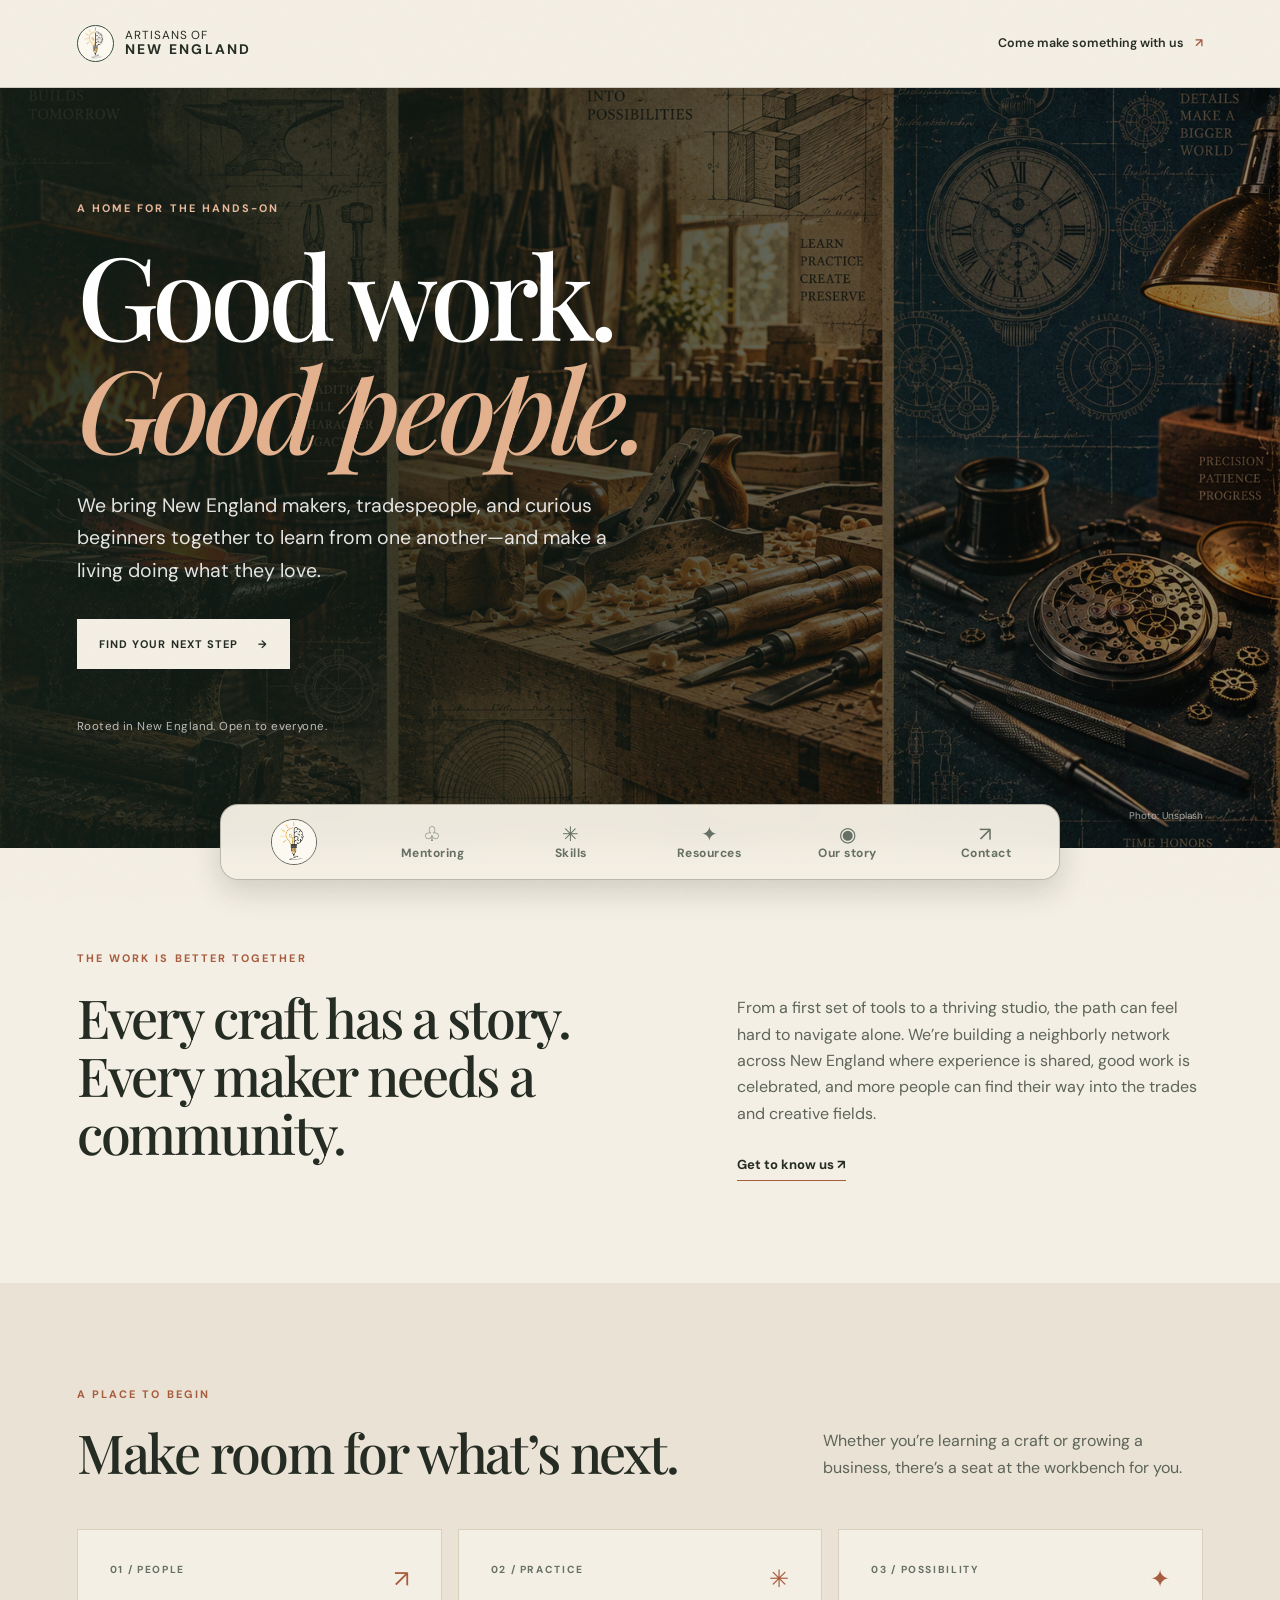
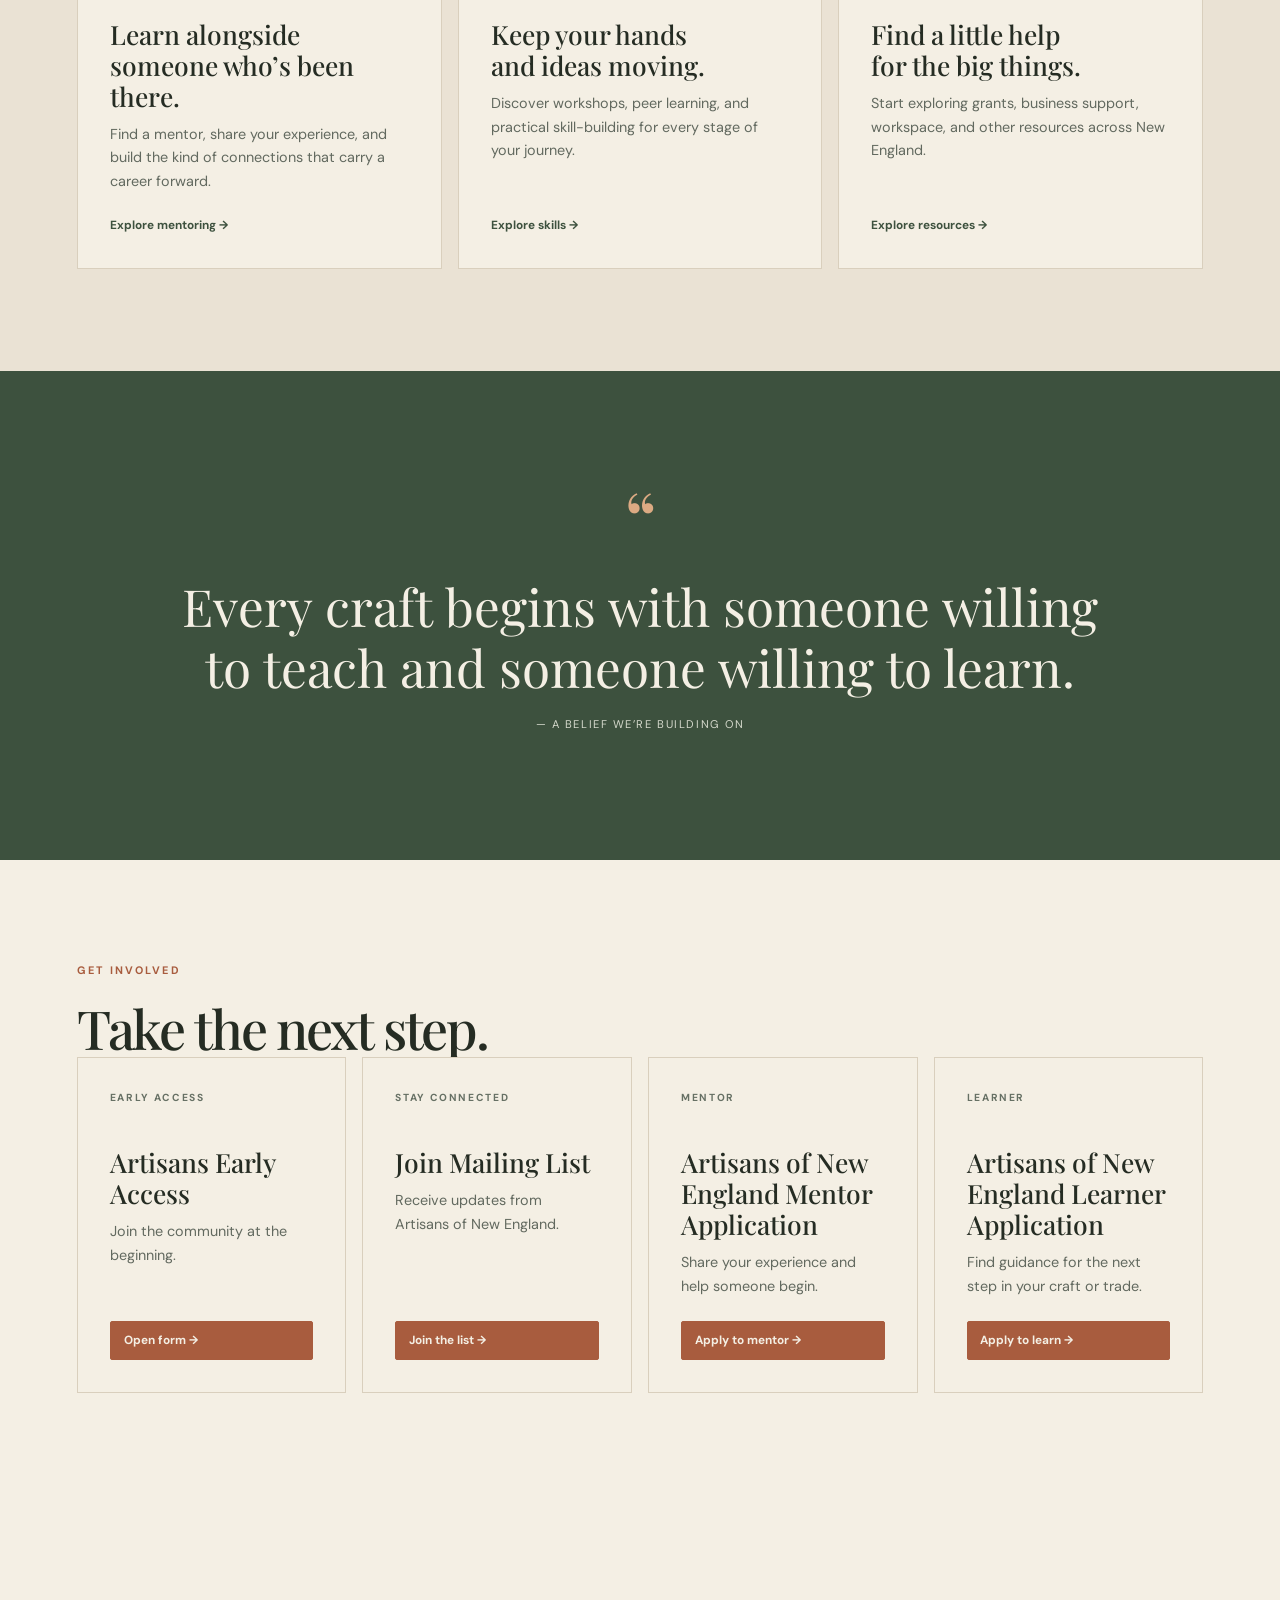
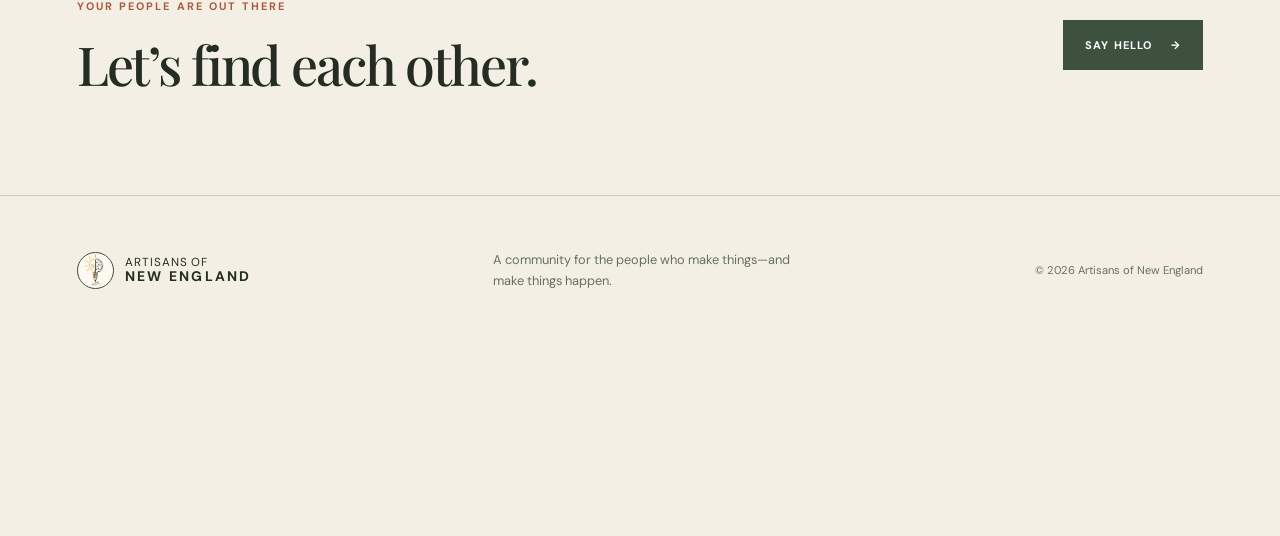
==== commit 69972272: "Update remaining homepage, story, and JavaScript for New England branding and SEO" ====
--- a/index.html
+++ b/index.html
@@ -4,30 +4,44 @@
   <meta charset="utf-8">
   <meta name="viewport" content="width=device-width, initial-scale=1">
   <meta name="theme-color" content="#f4efe4">
-  <meta name="description" content="A community for Massachusetts makers, tradespeople, and the next generation of artisans. Learn, share, and build a more connected creative economy.">
-  <title>Massachusetts Artisans — Make a living. Make a community.</title>
+  <title>Artisans of New England — Mentoring, Skills & Resources</title>
+  <meta name="description" content="Connect with New England makers, tradespeople, apprentices, mentors, workshops, grants, and community resources.">
+  <link rel="canonical" href="https://artisansofnewengland.org/">
+  <meta property="og:type" content="website">
+  <meta property="og:site_name" content="Artisans of New England">
+  <meta property="og:title" content="Artisans of New England — Make a living. Make a community.">
+  <meta property="og:description" content="Connecting artisans, tradespeople, and apprentices across New England through mentoring, learning, and resources.">
+  <meta property="og:url" content="https://artisansofnewengland.org/">
+  <meta property="og:image" content="https://artisansofnewengland.org/LOGO.png">
+  <meta name="twitter:card" content="summary_large_image">
   <link rel="preconnect" href="https://fonts.googleapis.com">
   <link rel="preconnect" href="https://fonts.gstatic.com" crossorigin>
   <link href="https://fonts.googleapis.com/css2?family=DM+Sans:wght@400;500;600;700&family=Playfair+Display:wght@500;600;700&display=swap" rel="stylesheet">
   <link rel="stylesheet" href="styles.css">
   <script src="script.js" defer></script>
+  <script type="application/ld+json">
+  {"@context":"https://schema.org","@type":"Organization","name":"Artisans of New England","url":"https://artisansofnewengland.org/","logo":"https://artisansofnewengland.org/LOGO.png","email":"artisans.massachusetts@gmail.com","description":"Connecting artisans, tradespeople, and apprentices across New England.","areaServed":"New England"}
+  </script>
+  <script type="application/ld+json">
+  {"@context":"https://schema.org","@type":"WebSite","name":"Artisans of New England","url":"https://artisansofnewengland.org/"}
+  </script>
 </head>
 <body>
   <a class="skip-link" href="#main">Skip to content</a>
-  <header class="site-header"><a class="brand" href="index.html" aria-label="Massachusetts Artisans home"><span class="brand-mark" aria-hidden="true">MA</span><span>Massachusetts<br><b>Artisans</b></span></a><a class="header-link" href="contact.html">Come make something with us <span aria-hidden="true">↗</span></a></header>
+  <header class="site-header"><a class="brand" href="index.html" aria-label="Artisans of New England home"><span class="brand-mark" aria-hidden="true">ANE</span><span>Artisans of<br><b>New England</b></span></a><a class="header-link" href="contact.html">Come make something with us <span aria-hidden="true">↗</span></a></header>
   <main id="main">
     <section class="hero hero-home">
-      <div class="hero-image" role="img" aria-label="A craftsperson shaping a handmade object in a sunlit workshop"></div>
-      <div class="hero-copy"><p class="eyebrow">A home for the hands-on</p><h1>Good work.<br><em>Good people.</em></h1><p class="hero-intro">We bring Massachusetts makers, tradespeople, and curious beginners together to learn from one another—and make a living doing what they love.</p><a class="button button-light" href="mentoring.html">Find your next step <span aria-hidden="true">→</span></a><span class="hero-note">Rooted in Massachusetts. Open to everyone.</span></div>
+      <div class="hero-image" role="img" aria-label="A New England craftsperson shaping a handmade object in a sunlit workshop"></div>
+      <div class="hero-copy"><p class="eyebrow">A home for the hands-on</p><h1>Good work.<br><em>Good people.</em></h1><p class="hero-intro">We bring New England makers, tradespeople, and curious beginners together to learn from one another—and make a living doing what they love.</p><a class="button button-light" href="mentoring.html">Find your next step <span aria-hidden="true">→</span></a><span class="hero-note">Rooted in New England. Open to everyone.</span></div>
       <span class="image-credit">Photo: Unsplash</span>
     </section>
-    <section class="section intro-grid"><div><p class="eyebrow">The work is better together</p><h2>Every craft has a story.<br>Every maker needs a community.</h2></div><div class="intro-copy"><p>From a first set of tools to a thriving studio, the path can feel hard to navigate alone. We’re building a neighborly network where experience is shared, good work is celebrated, and more people can find their way into the trades and creative fields.</p><a class="text-link" href="story.html">Get to know us <span aria-hidden="true">↗</span></a></div></section>
-    <section class="section pathways"><div class="section-heading"><div><p class="eyebrow">A place to begin</p><h2>Make room for what’s next.</h2></div><p>Whether you’re learning a craft or growing a business, there’s a seat at the workbench for you.</p></div><div class="card-grid"><a class="path-card" href="mentoring.html"><span class="card-number">01 / PEOPLE</span><span class="card-icon" aria-hidden="true">↗</span><h3>Learn alongside<br>someone who’s been there.</h3><p>Find a mentor, share your experience, and build the kind of connections that carry a career forward.</p><span class="card-link">Explore mentoring →</span></a><a class="path-card" href="skills.html"><span class="card-number">02 / PRACTICE</span><span class="card-icon" aria-hidden="true">✳</span><h3>Keep your hands<br>and ideas moving.</h3><p>Discover workshops, peer learning, and practical skill-building for every stage of your journey.</p><span class="card-link">Explore skills →</span></a><a class="path-card" href="resources.html"><span class="card-number">03 / POSSIBILITY</span><span class="card-icon" aria-hidden="true">✦</span><h3>Find a little help<br>for the big things.</h3><p>Start exploring grants, business support, workspace, and other resources across Massachusetts.</p><span class="card-link">Explore resources →</span></a></div></section>
+    <section class="section intro-grid"><div><p class="eyebrow">The work is better together</p><h2>Every craft has a story.<br>Every maker needs a community.</h2></div><div class="intro-copy"><p>From a first set of tools to a thriving studio, the path can feel hard to navigate alone. We’re building a neighborly network across New England where experience is shared, good work is celebrated, and more people can find their way into the trades and creative fields.</p><a class="text-link" href="story.html">Get to know us <span aria-hidden="true">↗</span></a></div></section>
+    <section class="section pathways"><div class="section-heading"><div><p class="eyebrow">A place to begin</p><h2>Make room for what’s next.</h2></div><p>Whether you’re learning a craft or growing a business, there’s a seat at the workbench for you.</p></div><div class="card-grid"><a class="path-card" href="mentoring.html"><span class="card-number">01 / PEOPLE</span><span class="card-icon" aria-hidden="true">↗</span><h3>Learn alongside<br>someone who’s been there.</h3><p>Find a mentor, share your experience, and build the kind of connections that carry a career forward.</p><span class="card-link">Explore mentoring →</span></a><a class="path-card" href="skills.html"><span class="card-number">02 / PRACTICE</span><span class="card-icon" aria-hidden="true">✳</span><h3>Keep your hands<br>and ideas moving.</h3><p>Discover workshops, peer learning, and practical skill-building for every stage of your journey.</p><span class="card-link">Explore skills →</span></a><a class="path-card" href="resources.html"><span class="card-number">03 / POSSIBILITY</span><span class="card-icon" aria-hidden="true">✦</span><h3>Find a little help<br>for the big things.</h3><p>Start exploring grants, business support, workspace, and other resources across New England.</p><span class="card-link">Explore resources →</span></a></div></section>
     <section class="quote-band"><span class="quote-mark" aria-hidden="true">“</span><blockquote>Every craft begins with someone willing to teach and someone willing to learn.</blockquote><p>— A belief we’re building on</p></section>
-    <section class="section get-involved"><p class="eyebrow">Get involved</p><h2>Take the next step.</h2><div class="card-grid"><a class="path-card" href="https://docs.google.com/forms/d/1iH5XaqeJmsIViyjJzTLfNsVrN9avwdxsK_Xf_8KNzuI/preview" target="_blank" rel="noopener"><span class="card-number">EARLY ACCESS</span><h3>Artisans Early Access</h3><p>Join the community at the beginning.</p><span class="card-link">Open form →</span></a><a class="path-card" href="https://docs.google.com/forms/d/14NN1A2aLs2IznGgaJdgIy8IwlBUf7tZpQUSvBTRmakA/preview" target="_blank" rel="noopener"><span class="card-number">STAY CONNECTED</span><h3>Join Mailing List</h3><p>Receive updates from Massachusetts Artisans.</p><span class="card-link">Join the list →</span></a><a class="path-card" href="https://docs.google.com/forms/d/1JPppRFlY3rRBTZXy0XR5uMZ3sVjOHwS33QjOJpbj0BI/preview" target="_blank" rel="noopener"><span class="card-number">MENTOR</span><h3>Artisans Massachusetts Mentor Application</h3><p>Share your experience and help someone begin.</p><span class="card-link">Apply to mentor →</span></a><a class="path-card" href="https://docs.google.com/forms/d/1cAitY_2T9WYyZ-bOX7vi4Jdt-p1FkNdnvz90OWPBco4/preview" target="_blank" rel="noopener"><span class="card-number">LEARNER</span><h3>Artisans Massachusetts Learner Application</h3><p>Find guidance for the next step in your craft or trade.</p><span class="card-link">Apply to learn →</span></a></div></section>
+    <section class="section get-involved"><p class="eyebrow">Get involved</p><h2>Take the next step.</h2><div class="card-grid"><a class="path-card" href="https://docs.google.com/forms/d/1iH5XaqeJmsIViyjJzTLfNsVrN9avwdxsK_Xf_8KNzuI/preview" target="_blank" rel="noopener noreferrer"><span class="card-number">EARLY ACCESS</span><h3>Artisans Early Access</h3><p>Join the community at the beginning.</p><span class="card-link">Open form →</span></a><a class="path-card" href="https://docs.google.com/forms/d/14NN1A2aLs2IznGgaJdgIy8IwlBUf7tZpQUSvBTRmakA/preview" target="_blank" rel="noopener noreferrer"><span class="card-number">STAY CONNECTED</span><h3>Join Mailing List</h3><p>Receive updates from Artisans of New England.</p><span class="card-link">Join the list →</span></a><a class="path-card" href="https://docs.google.com/forms/d/1JPppRFlY3rRBTZXy0XR5uMZ3sVjOHwS33QjOJpbj0BI/preview" target="_blank" rel="noopener noreferrer"><span class="card-number">MENTOR</span><h3>Artisans of New England Mentor Application</h3><p>Share your experience and help someone begin.</p><span class="card-link">Apply to mentor →</span></a><a class="path-card" href="https://docs.google.com/forms/d/1cAitY_2T9WYyZ-bOX7vi4Jdt-p1FkNdnvz90OWPBco4/preview" target="_blank" rel="noopener noreferrer"><span class="card-number">LEARNER</span><h3>Artisans of New England Learner Application</h3><p>Find guidance for the next step in your craft or trade.</p><span class="card-link">Apply to learn →</span></a></div></section>
     <section class="section home-cta"><div><p class="eyebrow">Your people are out there</p><h2>Let’s find each other.</h2></div><a class="button button-dark" href="contact.html">Say hello <span aria-hidden="true">→</span></a></section>
   </main>
-  <footer class="site-footer"><a class="brand brand-footer" href="index.html"><span class="brand-mark" aria-hidden="true">MA</span><span>Massachusetts<br><b>Artisans</b></span></a><p>A community for the people who make things—and make things happen.</p><small>© <span data-year></span> Massachusetts Artisans</small></footer>
+  <footer class="site-footer"><a class="brand brand-footer" href="index.html" aria-label="Artisans of New England home"><span class="brand-mark" aria-hidden="true">ANE</span><span>Artisans of<br><b>New England</b></span></a><p>A community for the people who make things—and make things happen.</p><small>© <span data-year></span> Artisans of New England</small></footer>
   <nav class="bottom-nav" aria-label="Main navigation"><a href="index.html" data-page="index.html"><span aria-hidden="true">⌂</span><small>Home</small></a><a href="mentoring.html" data-page="mentoring.html"><span aria-hidden="true">♧</span><small>Mentoring</small></a><a href="skills.html" data-page="skills.html"><span aria-hidden="true">✳</span><small>Skills</small></a><a href="resources.html" data-page="resources.html"><span aria-hidden="true">✦</span><small>Resources</small></a><a href="story.html" data-page="story.html"><span aria-hidden="true">◉</span><small>Our story</small></a><a href="contact.html" data-page="contact.html"><span aria-hidden="true">↗</span><small>Contact</small></a></nav>
 </body>
 </html>
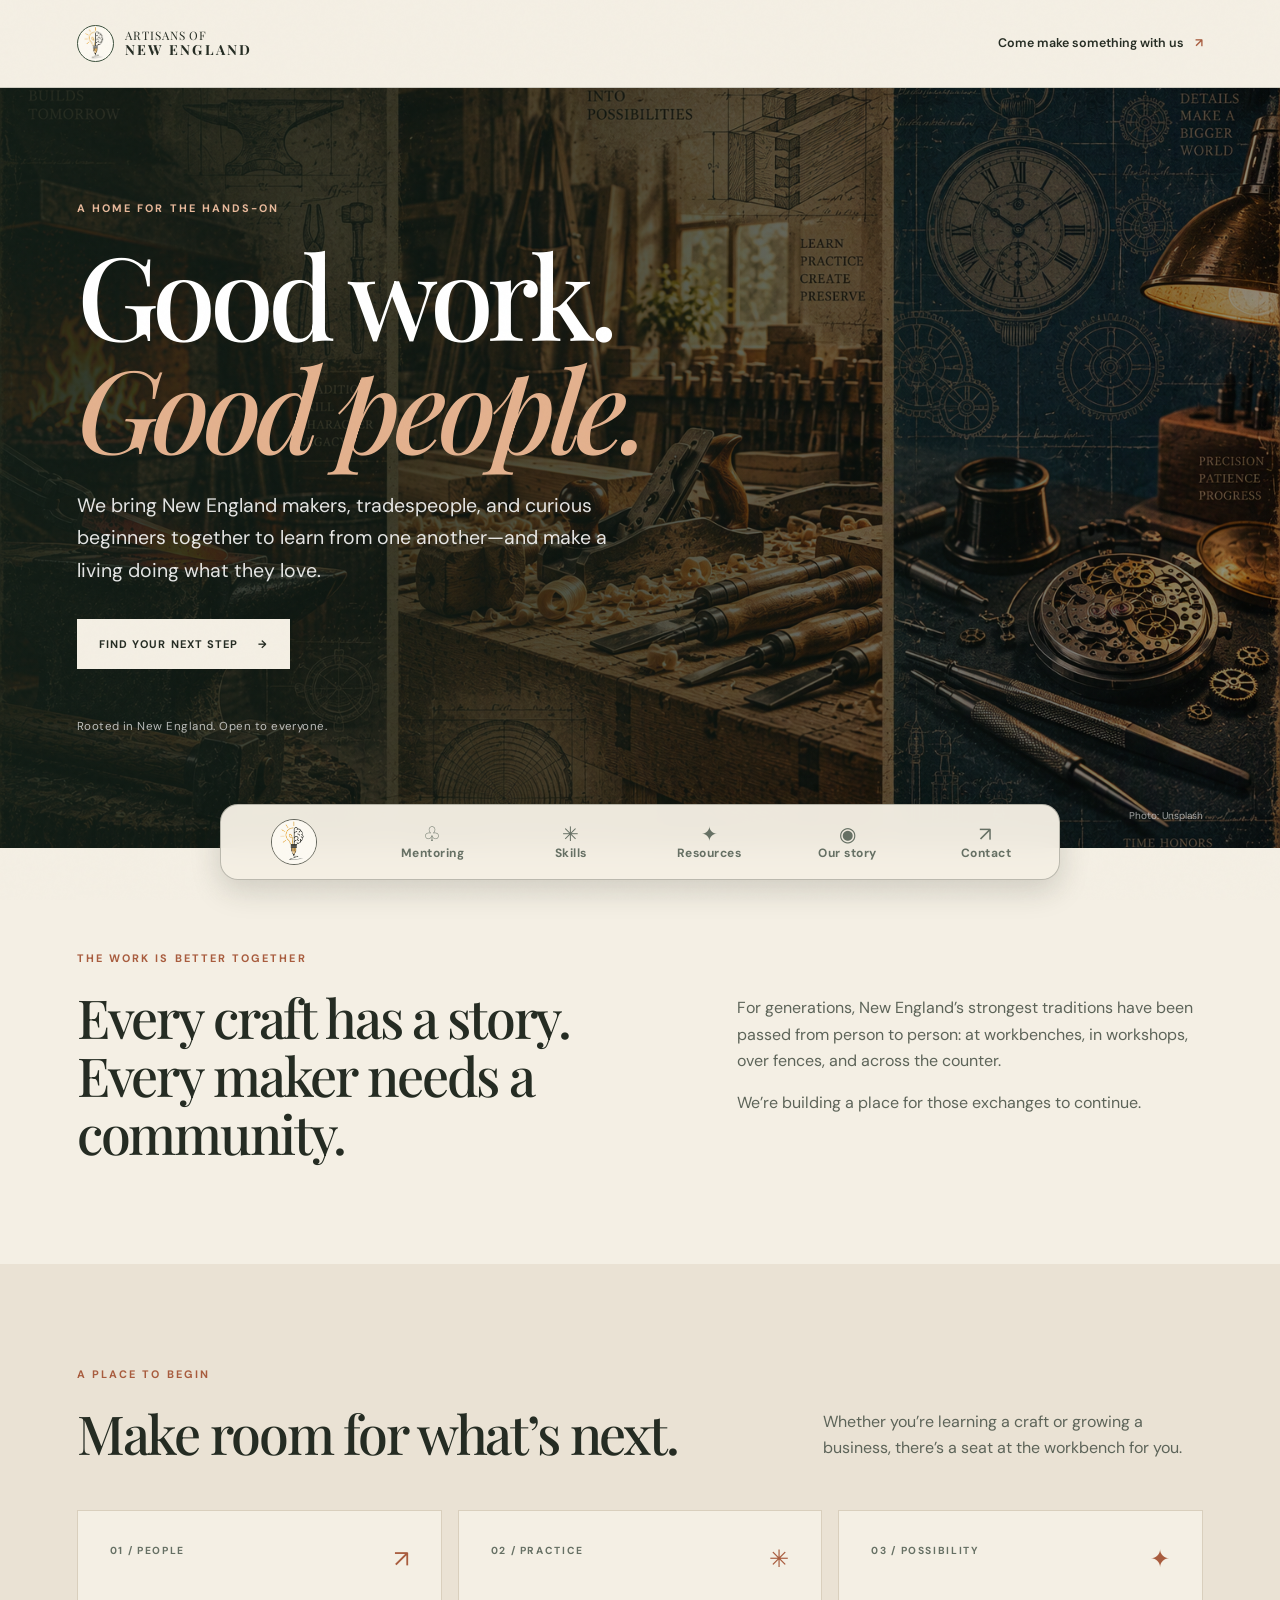
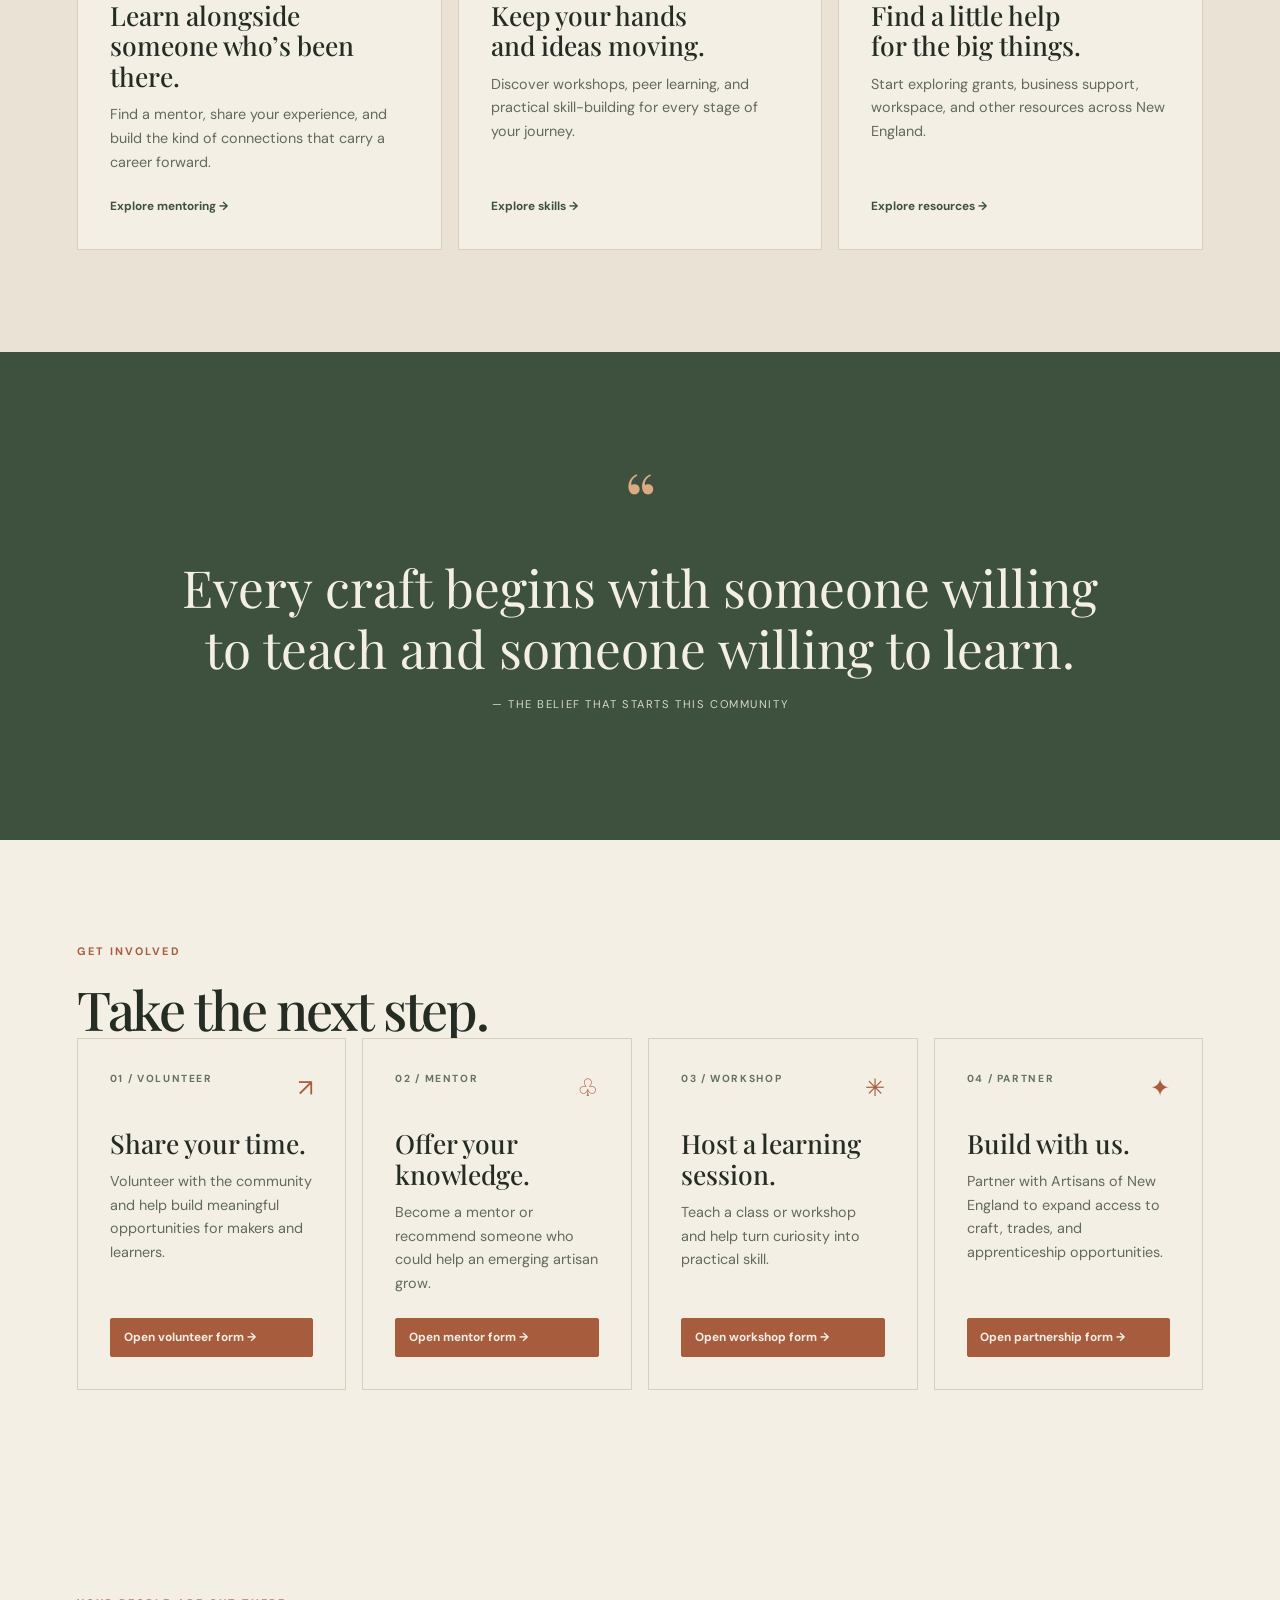
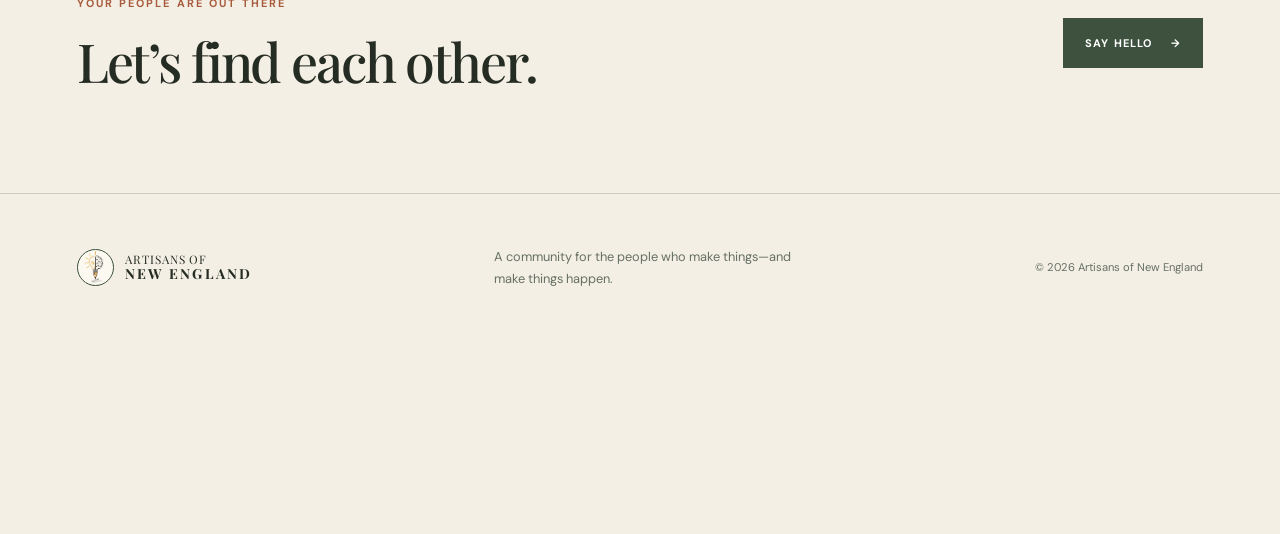
==== commit c6bad3f3: "Load consistent typography stylesheet across all pages" ====
--- a/index.html
+++ b/index.html
@@ -18,9 +18,10 @@
   <link rel="preconnect" href="https://fonts.gstatic.com" crossorigin>
   <link href="https://fonts.googleapis.com/css2?family=DM+Sans:wght@400;500;600;700&family=Playfair+Display:wght@500;600;700&display=swap" rel="stylesheet">
   <link rel="stylesheet" href="styles.css">
+  <link rel="stylesheet" href="typography.css">
   <script src="script.js" defer></script>
   <script type="application/ld+json">
-  {"@context":"https://schema.org","@type":"Organization","name":"Artisans of New England","url":"https://artisansofnewengland.org/","logo":"https://artisansofnewengland.org/LOGO.png","email":"artisans.massachusetts@gmail.com","description":"Connecting artisans, tradespeople, and apprentices across New England.","areaServed":"New England"}
+  {"@context":"https://schema.org","@type":"Organization","name":"Artisans of New England","url":"https://artisansofnewengland.org/","logo":"https://artisansofnewengland.org/LOGO.png","email":"artisans.massachusetts@gmail.com","description":"Connecting artisans, tradespeople, and apprentices across New England."}
   </script>
   <script type="application/ld+json">
   {"@context":"https://schema.org","@type":"WebSite","name":"Artisans of New England","url":"https://artisansofnewengland.org/"}
@@ -35,10 +36,10 @@
       <div class="hero-copy"><p class="eyebrow">A home for the hands-on</p><h1>Good work.<br><em>Good people.</em></h1><p class="hero-intro">We bring New England makers, tradespeople, and curious beginners together to learn from one another—and make a living doing what they love.</p><a class="button button-light" href="mentoring.html">Find your next step <span aria-hidden="true">→</span></a><span class="hero-note">Rooted in New England. Open to everyone.</span></div>
       <span class="image-credit">Photo: Unsplash</span>
     </section>
-    <section class="section intro-grid"><div><p class="eyebrow">The work is better together</p><h2>Every craft has a story.<br>Every maker needs a community.</h2></div><div class="intro-copy"><p>From a first set of tools to a thriving studio, the path can feel hard to navigate alone. We’re building a neighborly network across New England where experience is shared, good work is celebrated, and more people can find their way into the trades and creative fields.</p><a class="text-link" href="story.html">Get to know us <span aria-hidden="true">↗</span></a></div></section>
+    <section class="section intro-grid"><div><p class="eyebrow">The work is better together</p><h2>Every craft has a story.<br>Every maker needs a community.</h2></div><div class="intro-copy"><p>For generations, New England’s strongest traditions have been passed from person to person: at workbenches, in workshops, over fences, and across the counter.</p><p>We’re building a place for those exchanges to continue.</p></div></section>
     <section class="section pathways"><div class="section-heading"><div><p class="eyebrow">A place to begin</p><h2>Make room for what’s next.</h2></div><p>Whether you’re learning a craft or growing a business, there’s a seat at the workbench for you.</p></div><div class="card-grid"><a class="path-card" href="mentoring.html"><span class="card-number">01 / PEOPLE</span><span class="card-icon" aria-hidden="true">↗</span><h3>Learn alongside<br>someone who’s been there.</h3><p>Find a mentor, share your experience, and build the kind of connections that carry a career forward.</p><span class="card-link">Explore mentoring →</span></a><a class="path-card" href="skills.html"><span class="card-number">02 / PRACTICE</span><span class="card-icon" aria-hidden="true">✳</span><h3>Keep your hands<br>and ideas moving.</h3><p>Discover workshops, peer learning, and practical skill-building for every stage of your journey.</p><span class="card-link">Explore skills →</span></a><a class="path-card" href="resources.html"><span class="card-number">03 / POSSIBILITY</span><span class="card-icon" aria-hidden="true">✦</span><h3>Find a little help<br>for the big things.</h3><p>Start exploring grants, business support, workspace, and other resources across New England.</p><span class="card-link">Explore resources →</span></a></div></section>
-    <section class="quote-band"><span class="quote-mark" aria-hidden="true">“</span><blockquote>Every craft begins with someone willing to teach and someone willing to learn.</blockquote><p>— A belief we’re building on</p></section>
-    <section class="section get-involved"><p class="eyebrow">Get involved</p><h2>Take the next step.</h2><div class="card-grid"><a class="path-card" href="https://docs.google.com/forms/d/1iH5XaqeJmsIViyjJzTLfNsVrN9avwdxsK_Xf_8KNzuI/preview" target="_blank" rel="noopener noreferrer"><span class="card-number">EARLY ACCESS</span><h3>Artisans Early Access</h3><p>Join the community at the beginning.</p><span class="card-link">Open form →</span></a><a class="path-card" href="https://docs.google.com/forms/d/14NN1A2aLs2IznGgaJdgIy8IwlBUf7tZpQUSvBTRmakA/preview" target="_blank" rel="noopener noreferrer"><span class="card-number">STAY CONNECTED</span><h3>Join Mailing List</h3><p>Receive updates from Artisans of New England.</p><span class="card-link">Join the list →</span></a><a class="path-card" href="https://docs.google.com/forms/d/1JPppRFlY3rRBTZXy0XR5uMZ3sVjOHwS33QjOJpbj0BI/preview" target="_blank" rel="noopener noreferrer"><span class="card-number">MENTOR</span><h3>Artisans of New England Mentor Application</h3><p>Share your experience and help someone begin.</p><span class="card-link">Apply to mentor →</span></a><a class="path-card" href="https://docs.google.com/forms/d/1cAitY_2T9WYyZ-bOX7vi4Jdt-p1FkNdnvz90OWPBco4/preview" target="_blank" rel="noopener noreferrer"><span class="card-number">LEARNER</span><h3>Artisans of New England Learner Application</h3><p>Find guidance for the next step in your craft or trade.</p><span class="card-link">Apply to learn →</span></a></div></section>
+    <section class="quote-band"><span class="quote-mark" aria-hidden="true">“</span><blockquote>Every craft begins with someone willing to teach and someone willing to learn.</blockquote><p>— THE BELIEF THAT STARTS THIS COMMUNITY</p></section>
+    <section class="section get-involved"><p class="eyebrow">Get involved</p><h2>Take the next step.</h2><div class="card-grid"><a class="path-card" href="https://docs.google.com/forms/d/1iH5XaqeJtAfG7_mJgF9wq5o56tXyvQj-xP9F2iH0ZnM/viewform" target="_blank" rel="noopener"><span class="card-number">01 / VOLUNTEER</span><span class="card-icon" aria-hidden="true">↗</span><h3>Share your time.</h3><p>Volunteer with the community and help build meaningful opportunities for makers and learners.</p><span class="card-link">Open volunteer form →</span></a><a class="path-card" href="https://docs.google.com/forms/d/1QhRvyobOkEZ8eH4NmyTBNJ7u1qXrdWgOQbqV8eLKbss/viewform" target="_blank" rel="noopener"><span class="card-number">02 / MENTOR</span><span class="card-icon" aria-hidden="true">♧</span><h3>Offer your knowledge.</h3><p>Become a mentor or recommend someone who could help an emerging artisan grow.</p><span class="card-link">Open mentor form →</span></a><a class="path-card" href="https://docs.google.com/forms/d/1qZ5dLJqTnE0yJNhb3qV1wR2h4rM8cL4tP6eF7nZ9vKs/viewform" target="_blank" rel="noopener"><span class="card-number">03 / WORKSHOP</span><span class="card-icon" aria-hidden="true">✳</span><h3>Host a learning session.</h3><p>Teach a class or workshop and help turn curiosity into practical skill.</p><span class="card-link">Open workshop form →</span></a><a class="path-card" href="https://docs.google.com/forms/d/1X7pQe2jF9xM4vN6rT8cB3uH5wK1dL7mS2aG9oZ4qVb/viewform" target="_blank" rel="noopener"><span class="card-number">04 / PARTNER</span><span class="card-icon" aria-hidden="true">✦</span><h3>Build with us.</h3><p>Partner with Artisans of New England to expand access to craft, trades, and apprenticeship opportunities.</p><span class="card-link">Open partnership form →</span></a></div></section>
     <section class="section home-cta"><div><p class="eyebrow">Your people are out there</p><h2>Let’s find each other.</h2></div><a class="button button-dark" href="contact.html">Say hello <span aria-hidden="true">→</span></a></section>
   </main>
   <footer class="site-footer"><a class="brand brand-footer" href="index.html" aria-label="Artisans of New England home"><span class="brand-mark" aria-hidden="true">ANE</span><span>Artisans of<br><b>New England</b></span></a><p>A community for the people who make things—and make things happen.</p><small>© <span data-year></span> Artisans of New England</small></footer>
--- a/typography.css
+++ b/typography.css
@@ -0,0 +1,80 @@
+/* Global typography consistency across every page. */
+:root {
+  --serif: "Playfair Display", Georgia, serif;
+  --sans: "DM Sans", Arial, sans-serif;
+}
+
+html,
+body,
+button,
+input,
+select,
+textarea {
+  font-family: var(--sans);
+}
+
+h1,
+h2,
+h3,
+h4,
+h5,
+h6,
+blockquote,
+.signature,
+.drop-cap,
+.resource-index,
+.skill-symbol,
+.note-icon,
+.quote-mark,
+.brand,
+.brand-mark {
+  font-family: var(--serif);
+}
+
+.eyebrow,
+.button,
+.header-link,
+.card-number,
+.card-link,
+.text-link,
+.bottom-nav,
+.bottom-nav a,
+.section-heading > p,
+.skill-card .eyebrow,
+.resource-item .eyebrow,
+.values-grid article > span {
+  font-family: var(--sans);
+}
+
+/* Keep display copy on the same two-font system. */
+.hero h1,
+.page-hero h1,
+.contact-hero h1,
+.section h2,
+.image-banner h2,
+.quote-banner blockquote,
+.skill-card h3,
+.resource-item h3,
+.path-card h3,
+.founder-copy h2,
+.contact-aside h2,
+.contact-bottom h2 {
+  font-family: var(--serif);
+}
+
+.hero-intro,
+.page-hero-copy > p,
+.hero-copy > p,
+.section-heading > p,
+.intro-copy,
+.skill-card > p,
+.resource-item > p,
+.path-card > p,
+.feature-copy,
+.founder-copy,
+.contact-aside,
+.contact-form,
+.image-banner p,
+.quote-banner p {
+  font-family: var(--sans);
+}
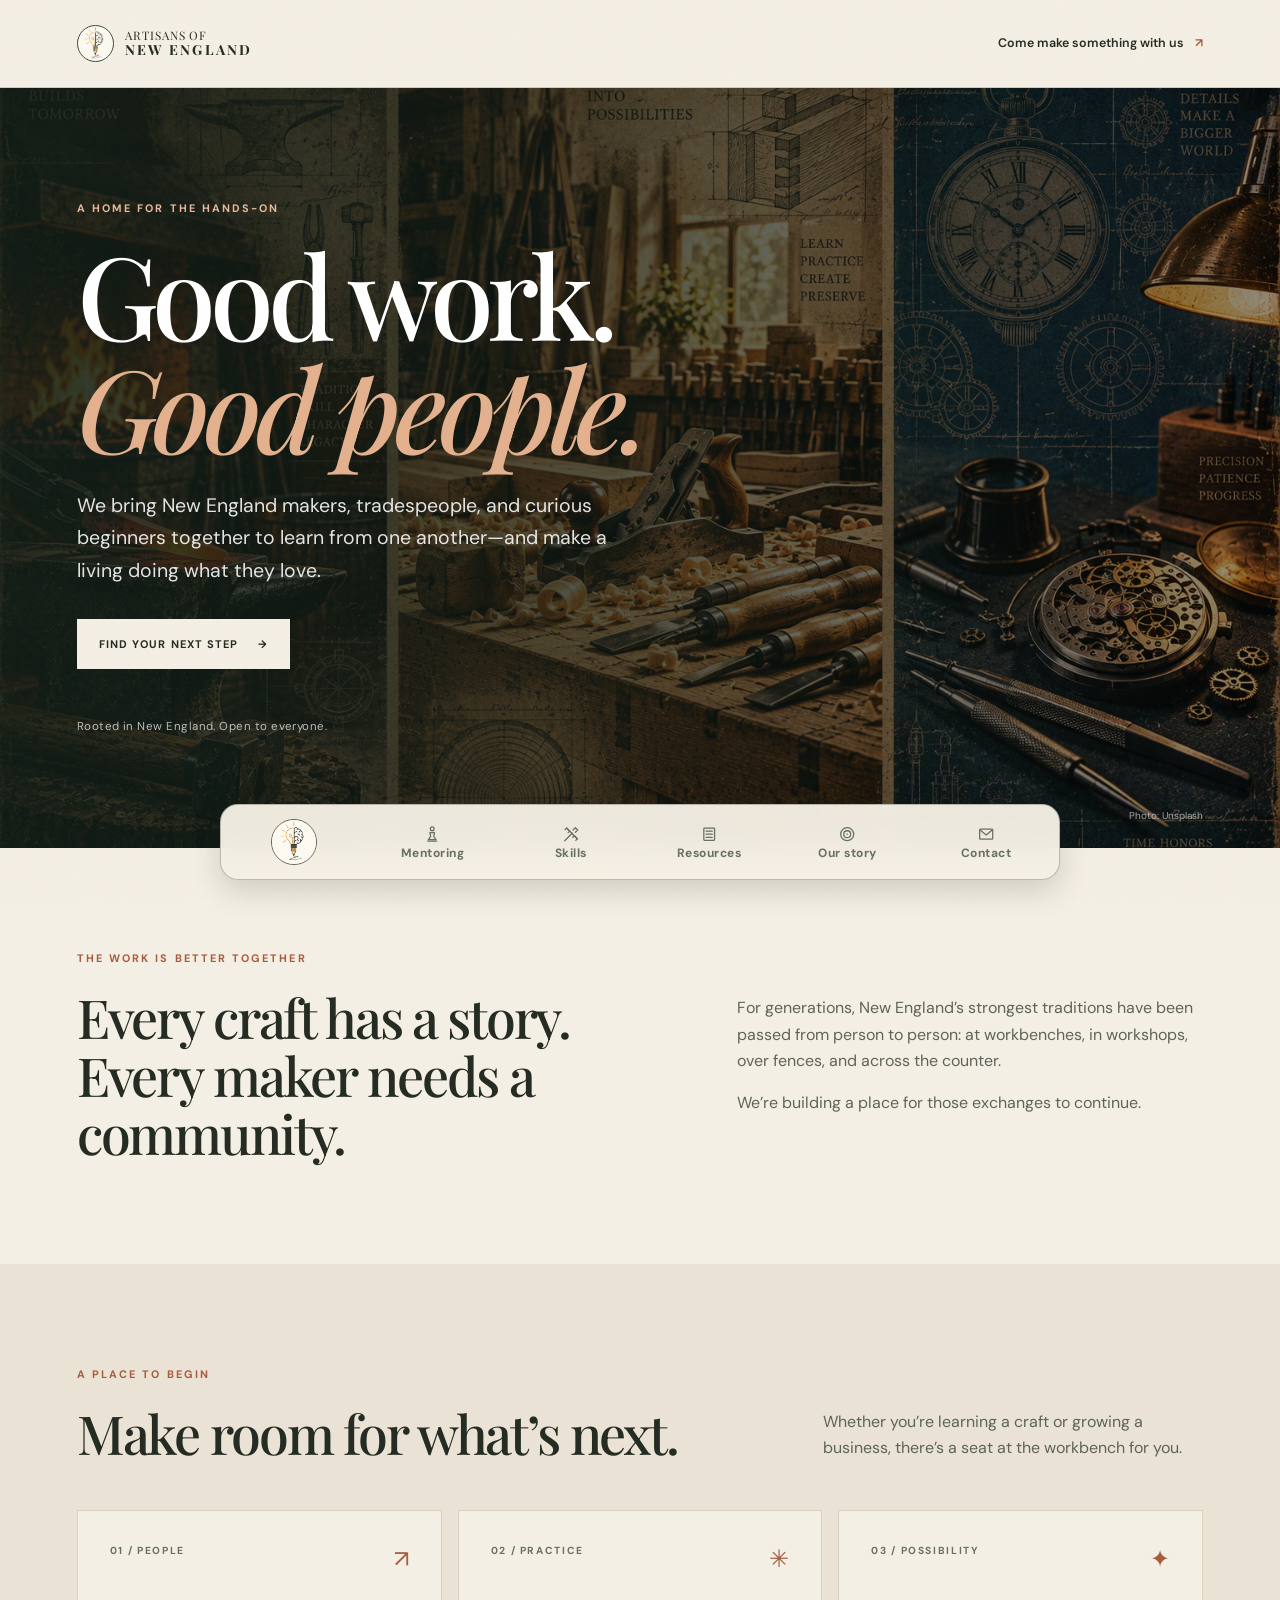
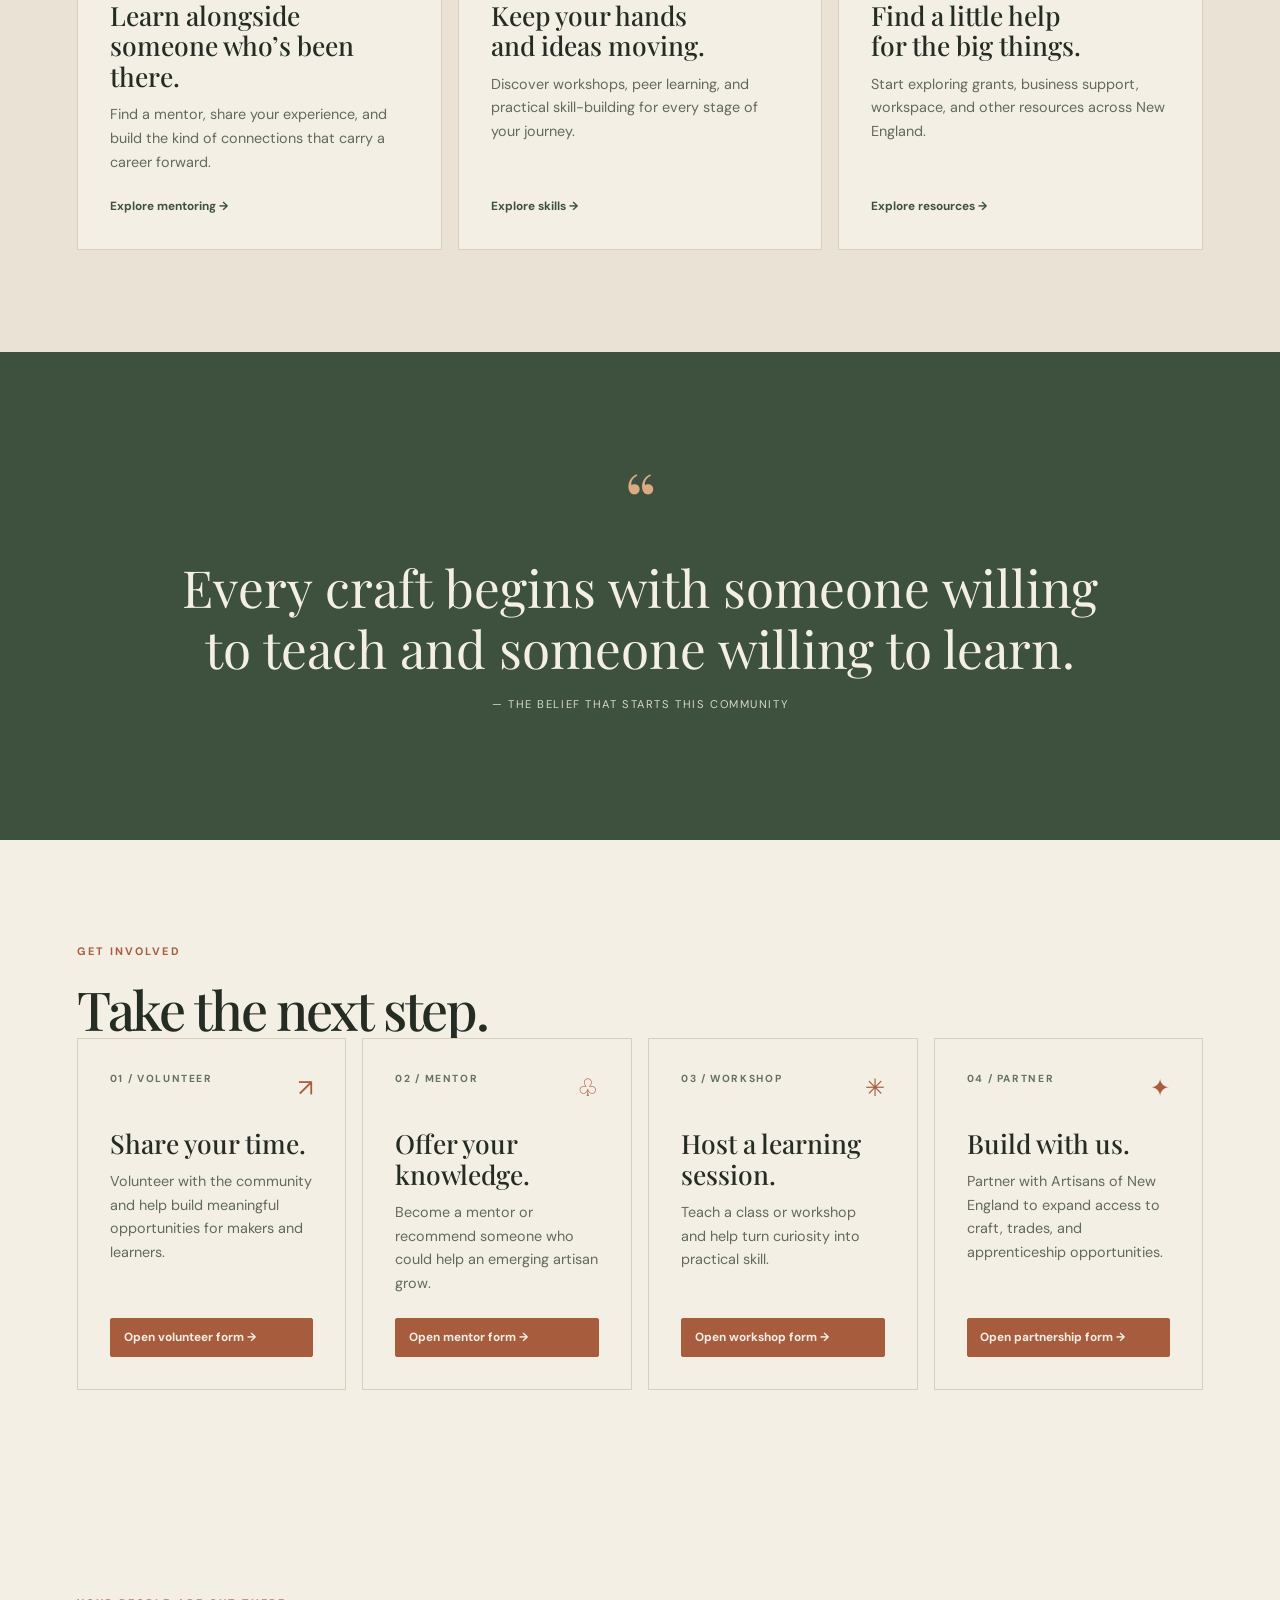
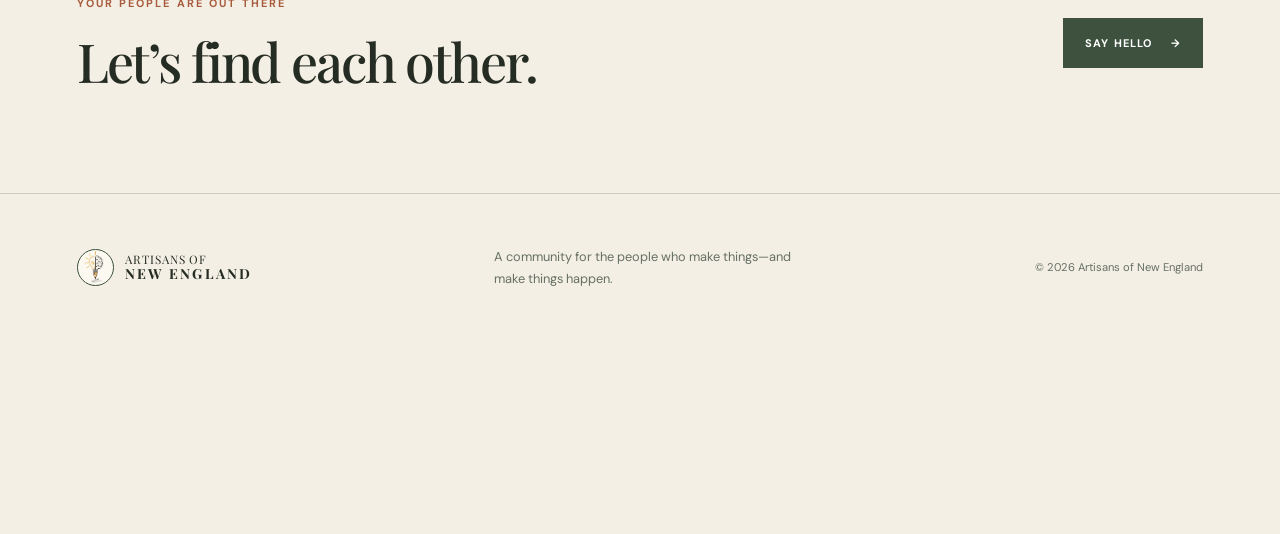
==== commit e7377cd9: "Fix the four Google Forms links in the homepage "Take the next step" section." ====
--- a/index.html
+++ b/index.html
@@ -39,7 +39,7 @@
     <section class="section intro-grid"><div><p class="eyebrow">The work is better together</p><h2>Every craft has a story.<br>Every maker needs a community.</h2></div><div class="intro-copy"><p>For generations, New England’s strongest traditions have been passed from person to person: at workbenches, in workshops, over fences, and across the counter.</p><p>We’re building a place for those exchanges to continue.</p></div></section>
     <section class="section pathways"><div class="section-heading"><div><p class="eyebrow">A place to begin</p><h2>Make room for what’s next.</h2></div><p>Whether you’re learning a craft or growing a business, there’s a seat at the workbench for you.</p></div><div class="card-grid"><a class="path-card" href="mentoring.html"><span class="card-number">01 / PEOPLE</span><span class="card-icon" aria-hidden="true">↗</span><h3>Learn alongside<br>someone who’s been there.</h3><p>Find a mentor, share your experience, and build the kind of connections that carry a career forward.</p><span class="card-link">Explore mentoring →</span></a><a class="path-card" href="skills.html"><span class="card-number">02 / PRACTICE</span><span class="card-icon" aria-hidden="true">✳</span><h3>Keep your hands<br>and ideas moving.</h3><p>Discover workshops, peer learning, and practical skill-building for every stage of your journey.</p><span class="card-link">Explore skills →</span></a><a class="path-card" href="resources.html"><span class="card-number">03 / POSSIBILITY</span><span class="card-icon" aria-hidden="true">✦</span><h3>Find a little help<br>for the big things.</h3><p>Start exploring grants, business support, workspace, and other resources across New England.</p><span class="card-link">Explore resources →</span></a></div></section>
     <section class="quote-band"><span class="quote-mark" aria-hidden="true">“</span><blockquote>Every craft begins with someone willing to teach and someone willing to learn.</blockquote><p>— THE BELIEF THAT STARTS THIS COMMUNITY</p></section>
-    <section class="section get-involved"><p class="eyebrow">Get involved</p><h2>Take the next step.</h2><div class="card-grid"><a class="path-card" href="https://docs.google.com/forms/d/1iH5XaqeJtAfG7_mJgF9wq5o56tXyvQj-xP9F2iH0ZnM/viewform" target="_blank" rel="noopener"><span class="card-number">01 / VOLUNTEER</span><span class="card-icon" aria-hidden="true">↗</span><h3>Share your time.</h3><p>Volunteer with the community and help build meaningful opportunities for makers and learners.</p><span class="card-link">Open volunteer form →</span></a><a class="path-card" href="https://docs.google.com/forms/d/1QhRvyobOkEZ8eH4NmyTBNJ7u1qXrdWgOQbqV8eLKbss/viewform" target="_blank" rel="noopener"><span class="card-number">02 / MENTOR</span><span class="card-icon" aria-hidden="true">♧</span><h3>Offer your knowledge.</h3><p>Become a mentor or recommend someone who could help an emerging artisan grow.</p><span class="card-link">Open mentor form →</span></a><a class="path-card" href="https://docs.google.com/forms/d/1qZ5dLJqTnE0yJNhb3qV1wR2h4rM8cL4tP6eF7nZ9vKs/viewform" target="_blank" rel="noopener"><span class="card-number">03 / WORKSHOP</span><span class="card-icon" aria-hidden="true">✳</span><h3>Host a learning session.</h3><p>Teach a class or workshop and help turn curiosity into practical skill.</p><span class="card-link">Open workshop form →</span></a><a class="path-card" href="https://docs.google.com/forms/d/1X7pQe2jF9xM4vN6rT8cB3uH5wK1dL7mS2aG9oZ4qVb/viewform" target="_blank" rel="noopener"><span class="card-number">04 / PARTNER</span><span class="card-icon" aria-hidden="true">✦</span><h3>Build with us.</h3><p>Partner with Artisans of New England to expand access to craft, trades, and apprenticeship opportunities.</p><span class="card-link">Open partnership form →</span></a></div></section>
+    <section class="section get-involved"><p class="eyebrow">Get involved</p><h2>Take the next step.</h2><div class="card-grid"><a class="path-card" href="https://docs.google.com/forms/d/14NN1A2aLs2IznGgaJdgIy8IwlBUf7tZpQUSvBTRmakA/preview" target="_blank" rel="noopener"><span class="card-number">01 / VOLUNTEER</span><span class="card-icon" aria-hidden="true">↗</span><h3>Share your time.</h3><p>Volunteer with the community and help build meaningful opportunities for makers and learners.</p><span class="card-link">Open volunteer form →</span></a><a class="path-card" href="https://docs.google.com/forms/d/1cAitY_2T9WYyZ-bOX7vi4Jdt-p1FkNdnvz90OWPBco4/preview" target="_blank" rel="noopener"><span class="card-number">02 / MENTOR</span><span class="card-icon" aria-hidden="true">♧</span><h3>Offer your knowledge.</h3><p>Become a mentor or recommend someone who could help an emerging artisan grow.</p><span class="card-link">Open mentor form →</span></a><a class="path-card" href="https://docs.google.com/forms/d/1JPppRFlY3rRBTZXy0XR5uMZ3sVjOHwS33QjOJpbj0BI/preview" target="_blank" rel="noopener"><span class="card-number">03 / WORKSHOP</span><span class="card-icon" aria-hidden="true">✳</span><h3>Host a learning session.</h3><p>Teach a class or workshop and help turn curiosity into practical skill.</p><span class="card-link">Open workshop form →</span></a><a class="path-card" href="https://docs.google.com/forms/d/1iH5XaqeJmsIViyjJzTLfNsVrN9avwdxsK_Xf_8KNzuI/preview" target="_blank" rel="noopener"><span class="card-number">04 / PARTNER</span><span class="card-icon" aria-hidden="true">✦</span><h3>Build with us.</h3><p>Partner with Artisans of New England to expand access to craft, trades, and apprenticeship opportunities.</p><span class="card-link">Open partnership form →</span></a></div></section>
     <section class="section home-cta"><div><p class="eyebrow">Your people are out there</p><h2>Let’s find each other.</h2></div><a class="button button-dark" href="contact.html">Say hello <span aria-hidden="true">→</span></a></section>
   </main>
   <footer class="site-footer"><a class="brand brand-footer" href="index.html" aria-label="Artisans of New England home"><span class="brand-mark" aria-hidden="true">ANE</span><span>Artisans of<br><b>New England</b></span></a><p>A community for the people who make things—and make things happen.</p><small>© <span data-year></span> Artisans of New England</small></footer>
